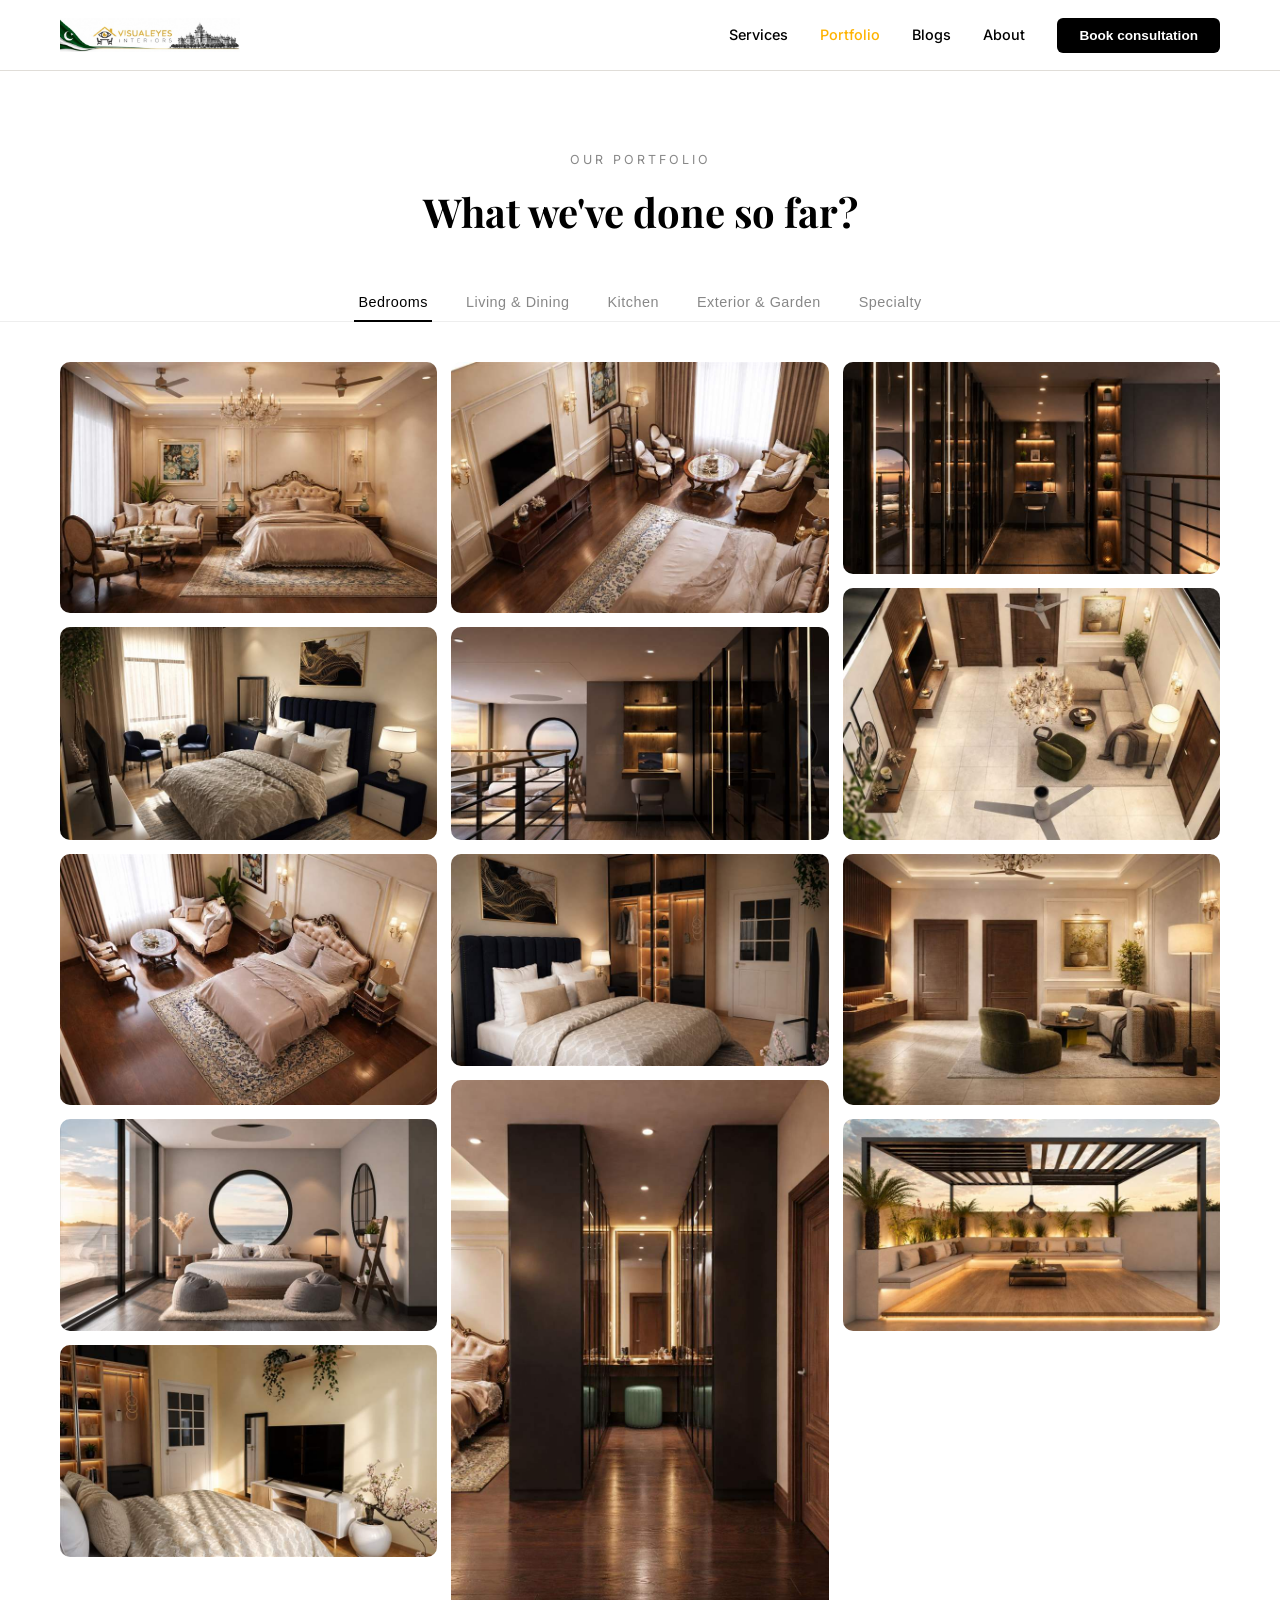
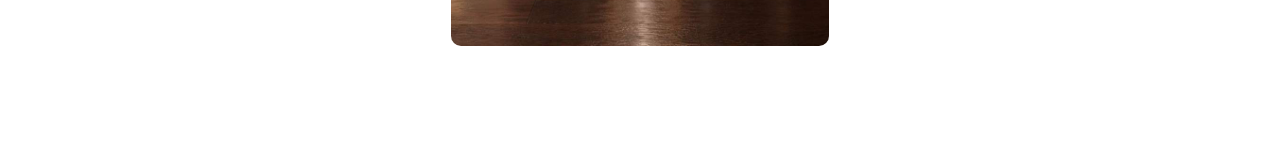
==== portfolio.html @ bf413086 "Fix logo: constrain width to 180px, 50px height, responsive on mobile" ====
﻿<!DOCTYPE html>
<html lang="en">
<head>
  <meta charset="UTF-8">
  <meta name="viewport" content="width=device-width, initial-scale=1.0">
  <title>Portfolio | VisualEyes Interiors Dubai</title>
  <link rel="preconnect" href="https://fonts.googleapis.com">
  <link rel="preconnect" href="https://fonts.gstatic.com" crossorigin>
  <link href="https://fonts.googleapis.com/css2?family=Inter:wght@400;500;600;700&family=Playfair+Display:ital,wght@0,400;0,600;0,700;0,800;1,400;1,600;1,700&display=swap" rel="stylesheet">
  <link rel="stylesheet" href="styles.css">
  <style>
    body { margin: 0; padding-top: 90px; }
    .port-page { padding: 60px 0 100px; background: #fff; }
    .port-header { text-align: center; margin-bottom: 40px; }
    .port-header span { color: #888; text-transform: uppercase; letter-spacing: 3px; font-size: 0.78rem; display: block; margin-bottom: 10px; }
    .port-header h1 { font-family: 'Playfair Display', serif; font-size: 2.5rem; margin: 0; }

    .port-tabs { display: flex; justify-content: center; gap: 30px; flex-wrap: wrap; margin-bottom: 40px; border-bottom: 1px solid #eee; padding-bottom: 0; }
    .port-tabs button { background: none; border: none; font-size: 0.9rem; color: #888; cursor: pointer; padding: 10px 4px; border-bottom: 2px solid transparent; margin-bottom: -1px; transition: all 0.3s; font-weight: 500; letter-spacing: 0.5px; }
    .port-tabs button.active, .port-tabs button:hover { color: #000; border-bottom-color: #000; }

    .port-grid { columns: 3; column-gap: 14px; max-width: 1200px; margin: 0 auto; padding: 0 20px; }
    .port-item { break-inside: avoid; margin-bottom: 14px; border-radius: 10px; overflow: hidden; cursor: pointer; position: relative; }
    .port-item img { width: 100%; height: auto; display: block; transition: transform 0.4s ease; }
    .port-item:hover img { transform: scale(1.04); }
    .port-item .overlay { position: absolute; inset: 0; background: rgba(0,0,0,0); transition: background 0.3s; display: flex; align-items: flex-end; padding: 20px; }
    .port-item:hover .overlay { background: rgba(0,0,0,0.3); }
    .port-item .overlay span { color: white; font-weight: 600; font-size: 0.9rem; opacity: 0; transform: translateY(10px); transition: all 0.3s; }
    .port-item:hover .overlay span { opacity: 1; transform: translateY(0); }

    /* Modal */
    .modal-wrap { display: none; position: fixed; inset: 0; background: rgba(0,0,0,0.88); z-index: 9999; justify-content: center; align-items: center; padding: 20px; }
    .modal-wrap.open { display: flex; }
    .modal-box { background: #fff; max-width: 850px; width: 100%; border-radius: 14px; overflow: hidden; position: relative; max-height: 92vh; overflow-y: auto; }
    .modal-close { position: absolute; top: 14px; right: 18px; background: rgba(255,255,255,0.9); border: none; width: 36px; height: 36px; border-radius: 50%; font-size: 1.4rem; cursor: pointer; z-index: 10; display: flex; align-items: center; justify-content: center; }
    .modal-img { width: 100%; height: 420px; object-fit: cover; display: block; }
    .modal-body { padding: 30px; }
    .modal-body h2 { margin: 0 0 8px; font-family: 'Playfair Display', serif; }
    .modal-body .cat { color: #c9a84c; text-transform: uppercase; letter-spacing: 2px; font-size: 0.78rem; margin-bottom: 16px; }
    .modal-body p { color: #666; line-height: 1.8; margin-bottom: 24px; }
    .modal-body a { display: inline-block; background: #FFB300; color: #000; padding: 14px 32px; text-decoration: none; font-weight: 700; border-radius: 6px; }

    @media (max-width: 768px) { .port-grid { columns: 2; } }
    @media (max-width: 480px) { .port-grid { columns: 1; } .port-header h1 { font-size: 1.8rem; } }
  </style>
</head>
<body>

<header class="header" id="header">
  <div class="container">
    <a href="index.html" class="logo">
      <img src="Assets/images/logo.png" alt="VisualEyes Interiors" style="height: 50px; width: auto; max-width: 180px; object-fit: contain;">
    </a>
    <nav class="nav-links" id="navLinks">
      <a href="index.html#services">Services</a>
      <a href="portfolio.html" style="color:#FFB300;">Portfolio</a>
      <a href="#">Blogs</a>
      <a href="index.html#founder">About</a>
      <button class="btn-book" onclick="window.location.href='index.html#contact'">Book consultation</button>
    </nav>
    <div class="hamburger" id="hamburger" onclick="toggleMenu()">
      <span></span><span></span><span></span>
    </div>
  </div>
</header>

<main class="port-page">
  <div class="port-header">
    <span>OUR PORTFOLIO</span>
    <h1>What we've done so far?</h1>
  </div>

  <div class="port-tabs">
    <button class="active" onclick="filterPort('bedrooms', this)">Bedrooms</button>
    <button onclick="filterPort('living', this)">Living &amp; Dining</button>
    <button onclick="filterPort('kitchen', this)">Kitchen</button>
    <button onclick="filterPort('exterior', this)">Exterior &amp; Garden</button>
    <button onclick="filterPort('specialty', this)">Specialty</button>
  </div>

  <div class="port-grid" id="portGrid">

    <!-- BEDROOMS -->
    <div class="port-item" data-cat="bedrooms" onclick="openModal('Bedroom Design 1','Assets/images/bedrooms1.jpeg','bedrooms')"><img src="Assets/images/bedrooms1.jpeg" alt="Bedroom 1" loading="lazy"><div class="overlay"><span>View Design</span></div></div>
    <div class="port-item" data-cat="bedrooms" onclick="openModal('Bedroom Design 2','Assets/images/bedrooms2.png','bedrooms')"><img src="Assets/images/bedrooms2.png" alt="Bedroom 2" loading="lazy"><div class="overlay"><span>View Design</span></div></div>
    <div class="port-item" data-cat="bedrooms" onclick="openModal('Bedroom Design 3','Assets/images/bedrooms3.jpeg','bedrooms')"><img src="Assets/images/bedrooms3.jpeg" alt="Bedroom 3" loading="lazy"><div class="overlay"><span>View Design</span></div></div>
    <div class="port-item" data-cat="bedrooms" onclick="openModal('Bedroom Design 4','Assets/images/bedrooms4.png','bedrooms')"><img src="Assets/images/bedrooms4.png" alt="Bedroom 4" loading="lazy"><div class="overlay"><span>View Design</span></div></div>
    <div class="port-item" data-cat="bedrooms" onclick="openModal('Bedroom Design 5','Assets/images/bedrooms5.png','bedrooms')"><img src="Assets/images/bedrooms5.png" alt="Bedroom 5" loading="lazy"><div class="overlay"><span>View Design</span></div></div>
    <div class="port-item" data-cat="bedrooms" onclick="openModal('Bedroom Design 6','Assets/images/bedrooms6.jpeg','bedrooms')"><img src="Assets/images/bedrooms6.jpeg" alt="Bedroom 6" loading="lazy"><div class="overlay"><span>View Design</span></div></div>
    <div class="port-item" data-cat="bedrooms" onclick="openModal('Bedroom Design 7','Assets/images/bedrooms7.png','bedrooms')"><img src="Assets/images/bedrooms7.png" alt="Bedroom 7" loading="lazy"><div class="overlay"><span>View Design</span></div></div>
    <div class="port-item" data-cat="bedrooms" onclick="openModal('Bedroom Design 8','Assets/images/bedrooms8.png','bedrooms')"><img src="Assets/images/bedrooms8.png" alt="Bedroom 8" loading="lazy"><div class="overlay"><span>View Design</span></div></div>
    <div class="port-item" data-cat="bedrooms" onclick="openModal('Bedroom Design 9','Assets/images/bedrooms9.jpeg','bedrooms')"><img src="Assets/images/bedrooms9.jpeg" alt="Bedroom 9" loading="lazy"><div class="overlay"><span>View Design</span></div></div>
    <div class="port-item" data-cat="bedrooms" onclick="openModal('Bedroom Design 10','Assets/images/bedrooms10.png','bedrooms')"><img src="Assets/images/bedrooms10.png" alt="Bedroom 10" loading="lazy"><div class="overlay"><span>View Design</span></div></div>
    <div class="port-item" data-cat="bedrooms" onclick="openModal('Bedroom Design 11','Assets/images/bedrooms11.jpeg','bedrooms')"><img src="Assets/images/bedrooms11.jpeg" alt="Bedroom 11" loading="lazy"><div class="overlay"><span>View Design</span></div></div>
    <div class="port-item" data-cat="bedrooms" onclick="openModal('Bedroom Design 12','Assets/images/bedrooms12.jpeg','bedrooms')"><img src="Assets/images/bedrooms12.jpeg" alt="Bedroom 12" loading="lazy"><div class="overlay"><span>View Design</span></div></div>
    <div class="port-item" data-cat="bedrooms" onclick="openModal('Bedroom Design 13','Assets/images/bedrooms13.jpeg','bedrooms')"><img src="Assets/images/bedrooms13.jpeg" alt="Bedroom 13" loading="lazy"><div class="overlay"><span>View Design</span></div></div>

    <!-- LIVING & DINING -->
    <div class="port-item" data-cat="living" onclick="openModal('Living &amp; Dining 1','Assets/images/livinganddiningspace1.png','living')"><img src="Assets/images/livinganddiningspace1.png" alt="Living 1" loading="lazy"><div class="overlay"><span>View Design</span></div></div>
    <div class="port-item" data-cat="living" onclick="openModal('Living &amp; Dining 2','Assets/images/livinganddiningspace2.png','living')"><img src="Assets/images/livinganddiningspace2.png" alt="Living 2" loading="lazy"><div class="overlay"><span>View Design</span></div></div>
    <div class="port-item" data-cat="living" onclick="openModal('Living &amp; Dining 3','Assets/images/livinganddiningspace3.png','living')"><img src="Assets/images/livinganddiningspace3.png" alt="Living 3" loading="lazy"><div class="overlay"><span>View Design</span></div></div>
    <div class="port-item" data-cat="living" onclick="openModal('Living Room 1','Assets/images/livingrooms1.png','living')"><img src="Assets/images/livingrooms1.png" alt="Living Room 1" loading="lazy"><div class="overlay"><span>View Design</span></div></div>
    <div class="port-item" data-cat="living" onclick="openModal('Living Room 2','Assets/images/livingrooms2.png','living')"><img src="Assets/images/livingrooms2.png" alt="Living Room 2" loading="lazy"><div class="overlay"><span>View Design</span></div></div>
    <div class="port-item" data-cat="living" onclick="openModal('Living Room 3','Assets/images/livingrooms3.png','living')"><img src="Assets/images/livingrooms3.png" alt="Living Room 3" loading="lazy"><div class="overlay"><span>View Design</span></div></div>
    <div class="port-item" data-cat="living" onclick="openModal('Living Room 4','Assets/images/livingrooms4.png','living')"><img src="Assets/images/livingrooms4.png" alt="Living Room 4" loading="lazy"><div class="overlay"><span>View Design</span></div></div>
    <div class="port-item" data-cat="living" onclick="openModal('Living Room 5','Assets/images/livingrooms5.png','living')"><img src="Assets/images/livingrooms5.png" alt="Living Room 5" loading="lazy"><div class="overlay"><span>View Design</span></div></div>

    <!-- KITCHEN -->
    <div class="port-item" data-cat="kitchen" onclick="openModal('Kitchen Design 1','Assets/images/kitchen1.png','kitchen')"><img src="Assets/images/kitchen1.png" alt="Kitchen 1" loading="lazy"><div class="overlay"><span>View Design</span></div></div>
    <div class="port-item" data-cat="kitchen" onclick="openModal('Kitchen Design 2','Assets/images/kitchen2.png','kitchen')"><img src="Assets/images/kitchen2.png" alt="Kitchen 2" loading="lazy"><div class="overlay"><span>View Design</span></div></div>
    <div class="port-item" data-cat="kitchen" onclick="openModal('Kitchen Design 3','Assets/images/kitchen3.png','kitchen')"><img src="Assets/images/kitchen3.png" alt="Kitchen 3" loading="lazy"><div class="overlay"><span>View Design</span></div></div>

    <!-- EXTERIOR & GARDEN -->
    <div class="port-item" data-cat="exterior" onclick="openModal('Exterior Design 1','Assets/images/exteriordesign1.png','exterior')"><img src="Assets/images/exteriordesign1.png" alt="Exterior 1" loading="lazy"><div class="overlay"><span>View Design</span></div></div>
    <div class="port-item" data-cat="exterior" onclick="openModal('Exterior Design 2','Assets/images/exteriordesign2.png','exterior')"><img src="Assets/images/exteriordesign2.png" alt="Exterior 2" loading="lazy"><div class="overlay"><span>View Design</span></div></div>
    <div class="port-item" data-cat="exterior" onclick="openModal('Small Garden 1','Assets/images/smallgarden1.png','exterior')"><img src="Assets/images/smallgarden1.png" alt="Garden 1" loading="lazy"><div class="overlay"><span>View Design</span></div></div>
    <div class="port-item" data-cat="exterior" onclick="openModal('Small Garden 2','Assets/images/smallgarden2.png','exterior')"><img src="Assets/images/smallgarden2.png" alt="Garden 2" loading="lazy"><div class="overlay"><span>View Design</span></div></div>

    <!-- SPECIALTY -->
    <div class="port-item" data-cat="specialty" onclick="openModal('Boys Bedroom Car Theme 1','Assets/images/boysbedcartheme1.jpg','specialty')"><img src="Assets/images/boysbedcartheme1.jpg" alt="Car Theme 1" loading="lazy"><div class="overlay"><span>View Design</span></div></div>
    <div class="port-item" data-cat="specialty" onclick="openModal('Boys Bedroom Car Theme 2','Assets/images/boysbedcartheme2.jpg','specialty')"><img src="Assets/images/boysbedcartheme2.jpg" alt="Car Theme 2" loading="lazy"><div class="overlay"><span>View Design</span></div></div>
    <div class="port-item" data-cat="specialty" onclick="openModal('Boys Bedroom Car Theme 3','Assets/images/boysbedcartheme3.jpg','specialty')"><img src="Assets/images/boysbedcartheme3.jpg" alt="Car Theme 3" loading="lazy"><div class="overlay"><span>View Design</span></div></div>
    <div class="port-item" data-cat="specialty" onclick="openModal('Boys Bedroom Car Theme 4','Assets/images/boysbedcartheme4.jpg','specialty')"><img src="Assets/images/boysbedcartheme4.jpg" alt="Car Theme 4" loading="lazy"><div class="overlay"><span>View Design</span></div></div>
    <div class="port-item" data-cat="specialty" onclick="openModal('Reading Corner 1','Assets/images/readingcorner1.png','specialty')"><img src="Assets/images/readingcorner1.png" alt="Reading Corner 1" loading="lazy"><div class="overlay"><span>View Design</span></div></div>
    <div class="port-item" data-cat="specialty" onclick="openModal('Reading Corner 2','Assets/images/readingcorner2.png','specialty')"><img src="Assets/images/readingcorner2.png" alt="Reading Corner 2" loading="lazy"><div class="overlay"><span>View Design</span></div></div>
    <div class="port-item" data-cat="specialty" onclick="openModal('Restaurant Interior 1','Assets/images/restinterior1.png','specialty')"><img src="Assets/images/restinterior1.png" alt="Restaurant 1" loading="lazy"><div class="overlay"><span>View Design</span></div></div>
    <div class="port-item" data-cat="specialty" onclick="openModal('Restaurant Interior 2','Assets/images/restinterior2.png','specialty')"><img src="Assets/images/restinterior2.png" alt="Restaurant 2" loading="lazy"><div class="overlay"><span>View Design</span></div></div>
    <div class="port-item" data-cat="specialty" onclick="openModal('VisualEyes Project 1','Assets/images/visualeyesinteriors1.jpg','specialty')"><img src="Assets/images/visualeyesinteriors1.jpg" alt="Project 1" loading="lazy"><div class="overlay"><span>View Design</span></div></div>
    <div class="port-item" data-cat="specialty" onclick="openModal('VisualEyes Project 2','Assets/images/visualeyesinteriors2.jpg','specialty')"><img src="Assets/images/visualeyesinteriors2.jpg" alt="Project 2" loading="lazy"><div class="overlay"><span>View Design</span></div></div>
    <div class="port-item" data-cat="specialty" onclick="openModal('VisualEyes Project 3','Assets/images/visualeyesinteriors3.jpg','specialty')"><img src="Assets/images/visualeyesinteriors3.jpg" alt="Project 3" loading="lazy"><div class="overlay"><span>View Design</span></div></div>
    <div class="port-item" data-cat="specialty" onclick="openModal('VisualEyes Project 4','Assets/images/visualeyesinteriors4.jpg','specialty')"><img src="Assets/images/visualeyesinteriors4.jpg" alt="Project 4" loading="lazy"><div class="overlay"><span>View Design</span></div></div>
    <div class="port-item" data-cat="specialty" onclick="openModal('VisualEyes Project 5','Assets/images/visualeyesinteriors5.jpg','specialty')"><img src="Assets/images/visualeyesinteriors5.jpg" alt="Project 5" loading="lazy"><div class="overlay"><span>View Design</span></div></div>
    <div class="port-item" data-cat="specialty" onclick="openModal('VisualEyes Project 6','Assets/images/visualeyesinteriors6.jpg','specialty')"><img src="Assets/images/visualeyesinteriors6.jpg" alt="Project 6" loading="lazy"><div class="overlay"><span>View Design</span></div></div>
    <div class="port-item" data-cat="specialty" onclick="openModal('VisualEyes Project 7','Assets/images/visualeyesinteriors7.jpeg','specialty')"><img src="Assets/images/visualeyesinteriors7.jpeg" alt="Project 7" loading="lazy"><div class="overlay"><span>View Design</span></div></div>
    <div class="port-item" data-cat="specialty" onclick="openModal('VisualEyes Project 8','Assets/images/visualeyesinteriors8.jpg','specialty')"><img src="Assets/images/visualeyesinteriors8.jpg" alt="Project 8" loading="lazy"><div class="overlay"><span>View Design</span></div></div>
    <div class="port-item" data-cat="specialty" onclick="openModal('VisualEyes Project 9','Assets/images/visualeyesinteriors9.jpg','specialty')"><img src="Assets/images/visualeyesinteriors9.jpg" alt="Project 9" loading="lazy"><div class="overlay"><span>View Design</span></div></div>
    <div class="port-item" data-cat="specialty" onclick="openModal('VisualEyes Project 10','Assets/images/visualeyesinteriors10.png','specialty')"><img src="Assets/images/visualeyesinteriors10.png" alt="Project 10" loading="lazy"><div class="overlay"><span>View Design</span></div></div>
    <div class="port-item" data-cat="specialty" onclick="openModal('VisualEyes Project 11','Assets/images/visualeyesinteriors11.jpg','specialty')"><img src="Assets/images/visualeyesinteriors11.jpg" alt="Project 11" loading="lazy"><div class="overlay"><span>View Design</span></div></div>
    <div class="port-item" data-cat="specialty" onclick="openModal('VisualEyes Project 12','Assets/images/visualeyesinteriors12.jpg','specialty')"><img src="Assets/images/visualeyesinteriors12.jpg" alt="Project 12" loading="lazy"><div class="overlay"><span>View Design</span></div></div>
    <div class="port-item" data-cat="specialty" onclick="openModal('VisualEyes Project 13','Assets/images/visualeyesinteriors13.jpg','specialty')"><img src="Assets/images/visualeyesinteriors13.jpg" alt="Project 13" loading="lazy"><div class="overlay"><span>View Design</span></div></div>
    <div class="port-item" data-cat="specialty" onclick="openModal('VisualEyes Project 14','Assets/images/visualeyesinteriors14.jpeg','specialty')"><img src="Assets/images/visualeyesinteriors14.jpeg" alt="Project 14" loading="lazy"><div class="overlay"><span>View Design</span></div></div>
    <div class="port-item" data-cat="specialty" onclick="openModal('VisualEyes Project 15','Assets/images/visualeyesinteriors15.jpg','specialty')"><img src="Assets/images/visualeyesinteriors15.jpg" alt="Project 15" loading="lazy"><div class="overlay"><span>View Design</span></div></div>
    <div class="port-item" data-cat="specialty" onclick="openModal('VisualEyes Project 16','Assets/images/visualeyesinteriors16.jpg','specialty')"><img src="Assets/images/visualeyesinteriors16.jpg" alt="Project 16" loading="lazy"><div class="overlay"><span>View Design</span></div></div>
    <div class="port-item" data-cat="specialty" onclick="openModal('VisualEyes Project 17','Assets/images/visualeyesinteriors17.jpg','specialty')"><img src="Assets/images/visualeyesinteriors17.jpg" alt="Project 17" loading="lazy"><div class="overlay"><span>View Design</span></div></div>
    <div class="port-item" data-cat="specialty" onclick="openModal('VisualEyes Project 18','Assets/images/visualeyesinteriors18.png','specialty')"><img src="Assets/images/visualeyesinteriors18.png" alt="Project 18" loading="lazy"><div class="overlay"><span>View Design</span></div></div>
    <div class="port-item" data-cat="specialty" onclick="openModal('VisualEyes Project 19','Assets/images/visualeyesinteriors19.png','specialty')"><img src="Assets/images/visualeyesinteriors19.png" alt="Project 19" loading="lazy"><div class="overlay"><span>View Design</span></div></div>

  </div>
</main>

<!-- Modal -->
<div class="modal-wrap" id="modal" onclick="if(event.target===this)closeModal()">
  <div class="modal-box">
    <button class="modal-close" onclick="closeModal()">&times;</button>
    <img class="modal-img" id="modalImg" src="" alt="">
    <div class="modal-body">
      <h2 id="modalTitle"></h2>
      <p class="cat" id="modalCat"></p>
      <p id="modalDesc"></p>
      <a href="https://wa.me/923339333978" target="_blank">Get a Quote for This Design</a>
    </div>
  </div>
</div>

<script>
  const catDescriptions = {
    bedrooms: "A luxurious bedroom design by VisualEyes Interiors blending modern comfort with elegant aesthetics. Features premium materials, custom lighting, and bespoke furniture tailored to your style.",
    living: "An open-concept living and dining space designed to maximise natural light and create a warm, inviting atmosphere. Every element is curated for both beauty and functionality.",
    kitchen: "A modern kitchen with premium finishes, efficient layout, and state-of-the-art appliances. Combining style with practicality for the heart of your home.",
    exterior: "Stunning exterior and garden designs that create a lasting first impression. From architectural facades to landscaped outdoor spaces.",
    specialty: "A unique specialty space designed with creativity and precision. Whether a kids themed room, reading corner, or commercial space — we craft spaces that inspire."
  };

  const catLabels = {
    bedrooms: "Bedrooms",
    living: "Living & Dining",
    kitchen: "Kitchen",
    exterior: "Exterior & Garden",
    specialty: "Specialty"
  };

  function filterPort(cat, btn) {
    document.querySelectorAll('.port-tabs button').forEach(b => b.classList.remove('active'));
    btn.classList.add('active');
    document.querySelectorAll('.port-item').forEach(item => {
      item.style.display = item.dataset.cat === cat ? 'block' : 'none';
    });
  }

  function openModal(title, img, cat) {
    document.getElementById('modalImg').src = img;
    document.getElementById('modalTitle').textContent = title;
    document.getElementById('modalCat').textContent = catLabels[cat] || cat;
    document.getElementById('modalDesc').textContent = catDescriptions[cat] || '';
    document.getElementById('modal').classList.add('open');
    document.body.style.overflow = 'hidden';
  }

  function closeModal() {
    document.getElementById('modal').classList.remove('open');
    document.body.style.overflow = 'auto';
  }

  document.addEventListener('keydown', e => { if (e.key === 'Escape') closeModal(); });

  function toggleMenu() {
    document.getElementById('navLinks').classList.toggle('open');
    document.getElementById('hamburger').classList.toggle('active');
  }

  // Show bedrooms on load
  document.querySelectorAll('.port-item').forEach(item => {
    if (item.dataset.cat !== 'bedrooms') item.style.display = 'none';
  });
</script>
</body>
</html>
---- styles.css ----
/* ===== ROOT VARIABLES ===== */
:root {
  --gold: #FFB300;
  --gold-light: #FFD54F;
  --dark: #000000;
  --dark-bg: #000000;
  --white: #ffffff;
  --off-white: #f9f7f4;
  --light-bg: #faf8f5;
  --gray: #666;
  --gray-light: #999;
  --border: #e0ddd8;
  --font-heading: 'Playfair Display', Georgia, serif;
  --font-body: 'Inter', 'Segoe UI', sans-serif;
  --max-width: 1200px;
  --section-padding: 80px 0;
}

/* ===== RESET & BASE ===== */
*, *::before, *::after {
  margin: 0;
  padding: 0;
  box-sizing: border-box;
}

html {
  scroll-behavior: smooth;
  font-size: 16px;
}

body {
  font-family: var(--font-body);
  color: #000;
  background: var(--white);
  line-height: 1.6;
  overflow-x: hidden;
}

a {
  text-decoration: none;
  color: inherit;
  transition: color 0.3s;
}

img {
  max-width: 100%;
  display: block;
}

ul {
  list-style: none;
}

.container {
  max-width: var(--max-width);
  margin: 0 auto;
  padding: 0 20px;
}

/* ===== HEADER / NAVBAR ===== */
.header {
  position: fixed;
  top: 0;
  left: 0;
  width: 100%;
  z-index: 1000;
  background: rgba(255,255,255,0.97);
  backdrop-filter: blur(10px);
  border-bottom: 1px solid var(--border);
  transition: box-shadow 0.3s;
}

.header.scrolled {
  box-shadow: 0 2px 20px rgba(0,0,0,0.08);
}

.header .container {
  display: flex;
  align-items: center;
  justify-content: space-between;
  height: 70px;
}

.logo {
  display: flex;
  align-items: center;
  gap: 8px;
}

.nav-links {
  display: flex;
  align-items: center;
  gap: 32px;
}

.nav-links a {
  font-size: 0.9rem;
  font-weight: 500;
  color: #000;
  position: relative;
}

.nav-links a:hover {
  color: var(--gold);
}

.nav-links a::after {
  content: '';
  position: absolute;
  bottom: -4px;
  left: 0;
  width: 0;
  height: 2px;
  background: var(--gold);
  transition: width 0.3s;
}

.nav-links a:hover::after {
  width: 100%;
}

.btn-book {
  background: var(--dark);
  color: var(--white);
  padding: 10px 22px;
  border-radius: 6px;
  font-size: 0.85rem;
  font-weight: 600;
  border: none;
  cursor: pointer;
  transition: all 0.3s;
}

.btn-book:hover {
  background: var(--gold);
  color: #000;
}

.hamburger {
  display: none;
  flex-direction: column;
  gap: 5px;
  cursor: pointer;
  z-index: 1001;
}

.hamburger span {
  width: 24px;
  height: 2px;
  background: var(--dark);
  transition: all 0.3s;
}

/* ===== HERO SECTION ===== */
.hero {
  margin-top: 70px;
  padding: 60px 0 40px;
  background: var(--white);
  position: relative;
  overflow: hidden;
}

.hero .container {
  display: grid;
  grid-template-columns: 1fr 1fr;
  gap: 40px;
  align-items: center;
}

.hero-content {
  position: relative;
  z-index: 2;
}

.hero-tag {
  font-size: 0.7rem;
  letter-spacing: 3px;
  text-transform: uppercase;
  color: var(--gold);
  font-weight: 600;
  margin-bottom: 16px;
}

.hero-title {
  font-family: var(--font-heading);
  font-size: 2.8rem;
  line-height: 1.2;
  font-weight: 700;
  margin-bottom: 24px;
}

.hero-title em {
  font-style: italic;
  color: var(--gold);
}

.hero-cta {
  display: inline-flex;
  align-items: center;
  gap: 8px;
  background: var(--dark);
  color: var(--white);
  padding: 14px 28px;
  border-radius: 8px;
  font-size: 0.9rem;
  font-weight: 500;
  cursor: pointer;
  transition: all 0.3s;
  border: none;
}

.hero-cta:hover {
  background: var(--gold);
  color: #000;
}

.hero-image {
  position: relative;
}

.hero-image img {
  width: 100%;
  height: 500px;
  object-fit: cover;
  border-radius: 16px;
}

.hero-badge {
  position: absolute;
  top: 20px;
  left: -30px;
  background: var(--gold);
  color: var(--white);
  padding: 20px 24px;
  border-radius: 12px;
  text-align: center;
  z-index: 3;
}

.hero-badge .number {
  font-size: 2rem;
  font-weight: 800;
  line-height: 1;
}

.hero-badge .label {
  font-size: 0.7rem;
  text-transform: uppercase;
  letter-spacing: 1px;
  font-weight: 600;
}

/* ===== TESTIMONIALS SECTION ===== */
.testimonials {
  padding: 60px 0;
  background: var(--white);
}

.testimonials-slider {
  display: flex;
  gap: 20px;
  overflow-x: auto;
  scroll-snap-type: x mandatory;
  padding: 10px 0;
  scrollbar-width: none;
  position: relative;
}

.testimonials-slider::-webkit-scrollbar {
  display: none;
}

.testimonial-card {
  flex: 0 0 300px;
  scroll-snap-align: start;
  border-radius: 16px;
  overflow: hidden;
  position: relative;
  height: 380px;
  cursor: pointer;
  transition: transform 0.3s;
}

.testimonial-card:hover {
  transform: scale(1.02);
}

.testimonial-card img {
  width: 100%;
  height: 100%;
  object-fit: cover;
}

.testimonial-overlay {
  position: absolute;
  inset: 0;
  background: linear-gradient(to bottom, rgba(0,0,0,0.1) 0%, rgba(0,0,0,0.7) 100%);
  display: flex;
  flex-direction: column;
  justify-content: space-between;
  padding: 24px;
}

.testimonial-quote {
  font-family: var(--font-heading);
  font-size: 1.1rem;
  color: var(--white);
  font-weight: 700;
  line-height: 1.3;
}

.testimonial-quote em {
  color: var(--gold);
  font-style: normal;
}

.testimonial-play {
  width: 48px;
  height: 48px;
  background: var(--gold);
  border-radius: 50%;
  display: flex;
  align-items: center;
  justify-content: center;
  align-self: center;
  cursor: pointer;
  transition: transform 0.3s;
}

.testimonial-play:hover {
  transform: scale(1.1);
}

.testimonial-play svg {
  fill: var(--white);
  width: 20px;
  height: 20px;
  margin-left: 3px;
}

.testimonial-info {
  color: var(--white);
}

.testimonial-info h4 {
  font-size: 0.95rem;
  font-weight: 600;
}

.testimonial-info p {
  font-size: 0.75rem;
  opacity: 0.8;
}

.slider-nav {
  display: flex;
  justify-content: center;
  gap: 16px;
  margin-top: 20px;
}

.slider-nav button {
  width: 40px;
  height: 40px;
  border-radius: 50%;
  border: 1px solid #333;
  background: var(--white);
  cursor: pointer;
  display: flex;
  align-items: center;
  justify-content: center;
  transition: all 0.3s;
  font-size: 1.1rem;
  color: #000;
}

.slider-nav button:hover {
  background: var(--dark);
  color: var(--white);
}

/* ===== PARTNERS ===== */
.partners {
  padding: 40px 0;
  border-top: 1px solid var(--border);
  border-bottom: 1px solid var(--border);
}

.partners-grid {
  display: flex;
  align-items: center;
  justify-content: center;
  gap: 40px;
  flex-wrap: wrap;
}

.partner-logo {
  font-family: var(--font-heading);
  font-size: 1.1rem;
  font-weight: 700;
  color: var(--gray-light);
  letter-spacing: 2px;
  text-transform: uppercase;
  opacity: 0.6;
  transition: opacity 0.3s;
  white-space: nowrap;
}

.partner-logo:hover {
  opacity: 1;
  color: #000;
}

/* ===== SERVICES ===== */
.services {
  padding: var(--section-padding);
  background: var(--off-white);
}

.section-tag {
  text-align: center;
  font-size: 0.75rem;
  letter-spacing: 2px;
  text-transform: uppercase;
  color: var(--gray);
  margin-bottom: 8px;
}

.section-title {
  text-align: center;
  font-family: var(--font-heading);
  font-size: 2.2rem;
  font-weight: 700;
  margin-bottom: 48px;
}

.services-grid {
  display: grid;
  grid-template-columns: repeat(3, 1fr);
  gap: 24px;
  margin-bottom: 48px;
}

.service-card {
  border-radius: 16px;
  overflow: hidden;
  position: relative;
  height: 320px;
  cursor: pointer;
  transition: transform 0.3s;
}

.service-card:hover {
  transform: translateY(-4px);
}

.service-card img {
  width: 100%;
  height: 100%;
  object-fit: cover;
}

.service-card-overlay {
  position: absolute;
  inset: 0;
  background: linear-gradient(to top, rgba(0,0,0,0.75) 0%, rgba(0,0,0,0.1) 50%);
  display: flex;
  flex-direction: column;
  justify-content: flex-end;
  padding: 24px;
}

.service-card h3 {
  color: var(--white);
  font-family: var(--font-heading);
  font-size: 1.3rem;
  font-weight: 700;
  margin-bottom: 6px;
}

.service-card p {
  color: rgba(255,255,255,0.8);
  font-size: 0.8rem;
}

.service-badge {
  position: absolute;
  top: 16px;
  left: 16px;
  background: var(--gold);
  color: var(--white);
  padding: 4px 12px;
  border-radius: 20px;
  font-size: 0.7rem;
  font-weight: 600;
}

/* Stats row */
.stats-row {
  display: flex;
  align-items: center;
  justify-content: space-between;
  flex-wrap: wrap;
  gap: 20px;
  padding: 30px 0;
}

.stat-item {
  text-align: center;
}

.stat-number {
  font-family: var(--font-heading);
  font-size: 1.8rem;
  font-weight: 700;
  color: #000;
}

.stat-label {
  font-size: 0.75rem;
  color: var(--gray);
  margin-top: 4px;
}

.stat-icon {
  font-size: 1.5rem;
  margin-bottom: 4px;
}

.btn-gold {
  background: var(--white);
  color: #000;
  border: 2px solid var(--gold);
  padding: 12px 24px;
  border-radius: 8px;
  font-size: 0.85rem;
  font-weight: 600;
  cursor: pointer;
  transition: all 0.3s;
  font-family: var(--font-heading);
  font-style: italic;
}

.btn-gold:hover {
  background: var(--gold);
  color: var(--white);
}

/* ===== PORTFOLIO ===== */
.portfolio {
  padding: var(--section-padding);
  background: var(--white);
}

.portfolio-tabs {
  display: flex;
  justify-content: center;
  gap: 24px;
  margin-bottom: 40px;
  flex-wrap: wrap;
}

.portfolio-tabs button {
  background: none;
  border: none;
  font-size: 0.9rem;
  color: var(--gray);
  cursor: pointer;
  padding: 6px 4px;
  border-bottom: 2px solid transparent;
  transition: all 0.3s;
  font-weight: 500;
}

.portfolio-tabs button.active,
.portfolio-tabs button:hover {
  color: #000;
  border-bottom-color: #000; border-bottom-width: 2px;
}

.portfolio-grid {
  display: grid;
  grid-template-columns: repeat(2, 1fr);
  gap: 24px;
  margin-bottom: 40px;
}

.portfolio-item {
  border-radius: 12px;
  overflow: hidden;
  cursor: pointer;
  transition: transform 0.3s;
}

.portfolio-item:hover {
  transform: scale(1.02);
}

.portfolio-item img {
  width: 100%;
  height: 260px;
  object-fit: cover;
}

.portfolio-item h3 {
  font-family: var(--font-heading);
  font-size: 1.1rem;
  font-weight: 600;
  padding: 12px 0 4px;
}

.portfolio-item p {
  font-size: 0.8rem;
  color: var(--gray);
}

.explore-link {
  text-align: center;
  margin-top: 16px;
}

.explore-link a {
  font-size: 0.95rem;
  font-weight: 500;
  color: #000;
  text-decoration: underline;
  text-underline-offset: 4px;
}

.explore-link a::after {
  content: ' ?';
}

/* ===== COST CALCULATOR ===== */
.cost-calculator {
  padding: 60px 0;
  background: var(--off-white);
}

.cost-calculator .container {
  background: linear-gradient(135deg, #f5f0e8 0%, #ece6d9 100%);
  border-radius: 20px;
  padding: 48px;
  display: grid;
  grid-template-columns: 1fr 1fr;
  gap: 40px;
  align-items: center;
}

.calc-content .calc-tag {
  font-size: 0.7rem;
  letter-spacing: 2px;
  text-transform: uppercase;
  color: var(--gray);
  margin-bottom: 12px;
  font-style: italic;
}

.calc-content h2 {
  font-family: var(--font-heading);
  font-size: 2.2rem;
  font-weight: 700;
  line-height: 1.2;
  margin-bottom: 16px;
}

.calc-content p {
  color: var(--gray);
  font-size: 0.9rem;
  margin-bottom: 24px;
}

.btn-outline {
  display: inline-block;
  border: 2px solid var(--dark);
  color: #000;
  padding: 12px 28px;
  border-radius: 8px;
  font-size: 0.9rem;
  font-weight: 600;
  cursor: pointer;
  transition: all 0.3s;
  background: transparent;
}

.btn-outline:hover {
  background: var(--dark);
  color: var(--white);
}

.calc-preview {
  border-radius: 12px;
  overflow: hidden;
  box-shadow: 0 10px 40px rgba(0,0,0,0.1);
}

.calc-preview img {
  width: 100%;
  height: 280px;
  object-fit: cover;
}

/* ===== FOUNDER MESSAGE ===== */
.founder {
  padding: var(--section-padding);
  background: var(--white);
  border-top: 1px solid var(--border);
}

.founder .container {
  display: grid;
  grid-template-columns: 1fr 1fr;
  gap: 60px;
  align-items: start;
}

.founder-text h3 {
  font-size: 0.85rem;
  font-weight: 400;
  color: var(--gray);
  margin-bottom: 4px;
}

.founder-text p.greeting {
  font-style: italic;
  margin: 20px 0 16px;
  color: var(--gray);
}

.founder-text p {
  font-size: 0.9rem;
  color: var(--gray);
  line-height: 1.7;
  margin-bottom: 14px;
}

.founder-signature {
  margin-top: 24px;
  padding: 16px 20px;
  border-left: 3px solid var(--gold);
  background: var(--light-bg);
}

.founder-signature h4 {
  font-family: var(--font-heading);
  font-size: 1.1rem;
  font-weight: 700;
}

.founder-signature p {
  font-size: 0.8rem;
  color: var(--gray);
}

.founder-video {
  position: relative;
  border-radius: 16px;
  overflow: hidden;
}

.founder-video img {
  width: 100%;
  height: 400px;
  object-fit: cover;
  object-position: top;
}

.founder-video .play-btn {
  position: absolute;
  bottom: 40px;
  left: 50%;
  transform: translateX(-50%);
  width: 64px;
  height: 64px;
  background: #FF0000;
  border-radius: 12px;
  display: flex;
  align-items: center;
  justify-content: center;
  cursor: pointer;
  transition: transform 0.3s;
}

.founder-video .play-btn:hover {
  transform: translateX(-50%) scale(1.1);
}

.founder-video .play-btn svg {
  fill: var(--white);
  width: 28px;
  height: 28px;
  margin-left: 4px;
}

/* ===== TWO PATHWAYS ===== */
.pathways {
  padding: var(--section-padding);
  background: var(--light-bg);
}

.pathways-header {
  display: grid;
  grid-template-columns: 1fr 1fr;
  gap: 40px;
  align-items: end;
  margin-bottom: 40px;
}

.pathways-header h2 {
  font-family: var(--font-heading);
  font-size: 2.4rem;
  font-weight: 700;
  line-height: 1.2;
}

.pathways-header h2 span {
  color: var(--gold);
}

.pathways-header p {
  color: var(--gray);
  font-size: 0.9rem;
  text-align: right;
}

.pathways-toggle {
  display: flex;
  justify-content: center;
  gap: 12px;
  margin-bottom: 40px;
}

.pathways-toggle button {
  padding: 10px 28px;
  border-radius: 8px;
  font-size: 0.9rem;
  font-weight: 600;
  cursor: pointer;
  transition: all 0.3s;
  border: 2px solid var(--dark);
}

.pathways-toggle button.active {
  background: var(--dark);
  color: var(--white);
}

.pathways-toggle button:not(.active) {
  background: var(--white);
  color: #000;
}

.pathways-grid {
  display: grid;
  grid-template-columns: repeat(4, 1fr);
  gap: 20px;
}

.pathway-card {
  background: var(--white);
  border-radius: 12px;
  overflow: hidden;
  cursor: pointer;
  transition: transform 0.3s, box-shadow 0.3s;
}

.pathway-card:hover {
  transform: translateY(-4px);
  box-shadow: 0 8px 30px rgba(0,0,0,0.1);
}

.pathway-card img {
  width: 100%;
  height: 160px;
  object-fit: cover;
}

.pathway-card-content {
  padding: 16px;
  display: flex;
  justify-content: space-between;
  align-items: flex-end;
}

.pathway-card h4 {
  font-size: 0.85rem;
  font-weight: 600;
  line-height: 1.3;
}

.pathway-card .arrow {
  font-size: 1.2rem;
  color: var(--gold);
}

/* ===== UNIQUE DESIGN ===== */
.unique-design {
  padding: 80px 0;
  background: var(--off-white);
  overflow: hidden;
}

.unique-inner {
  text-align: center;
  position: relative;
}

.unique-photos {
  display: flex;
  flex-wrap: wrap;
  justify-content: center;
  gap: 16px;
  padding: 20px;
  position: relative;
}

.unique-photo {
  width: 140px;
  height: 140px;
  border-radius: 8px;
  overflow: hidden;
  transform: rotate(var(--rotation, 0deg));
  transition: transform 0.3s;
  box-shadow: 0 4px 15px rgba(0,0,0,0.1);
}

.unique-photo:hover {
  transform: rotate(0deg) scale(1.05);
}

.unique-photo img {
  width: 100%;
  height: 100%;
  object-fit: cover;
}

.unique-text-center {
  position: relative;
  max-width: 360px;
  margin: 0 auto;
  padding: 40px 0;
}

.unique-text-center h2 {
  font-family: var(--font-heading);
  font-size: 2rem;
  font-weight: 700;
  line-height: 1.3;
  margin-bottom: 16px;
}

.unique-text-center p {
  font-size: 0.9rem;
  color: var(--gray);
  margin-bottom: 16px;
}

.unique-text-center a {
  font-weight: 600;
  color: #000;
  font-size: 0.9rem;
}

.unique-text-center a::after {
  content: ' ?';
}

/* ===== TEAM SECTION ===== */
.team {
  padding: var(--section-padding);
  background: var(--light-bg);
}

.team-content {
  text-align: center;
}

.team-grid {
  display: grid;
  grid-template-columns: repeat(3, 1fr);
  gap: 24px;
  margin-top: 48px;
  max-width: 900px;
  margin-left: auto;
  margin-right: auto;
}

.team-member {
  position: relative;
  border-radius: 12px;
  overflow: hidden;
  height: 400px;
}

.team-member img {
  width: 100%;
  height: 100%;
  object-fit: cover;
  object-position: top;
}

.team-sign {
  position: absolute;
  top: 20px;
  left: 50%;
  transform: translateX(-50%);
  background: var(--white);
  color: #000;
  padding: 12px 20px;
  border-radius: 8px;
  font-size: 0.8rem;
  font-weight: 500;
  text-align: center;
  box-shadow: 0 4px 15px rgba(0,0,0,0.1);
  min-width: 160px;
  border: 1px solid #333;
}

/* ===== PROCESS ===== */
.process {
  padding: var(--section-padding);
  background: var(--white);
}

.process-grid {
  display: grid;
  grid-template-columns: repeat(3, 1fr);
  gap: 24px;
  margin-top: 48px;
}

.process-card {
  position: relative;
  border-radius: 12px;
  overflow: hidden;
}

.process-card img {
  width: 100%;
  height: 220px;
  object-fit: cover;
  border-radius: 12px;
}

.process-step-badge {
  position: absolute;
  top: 12px;
  left: 12px;
  background: var(--white);
  color: #000;
  padding: 6px 12px;
  border-radius: 6px;
  font-size: 0.7rem;
  font-weight: 700;
  line-height: 1.3;
}

.process-step-badge span {
  display: block;
  font-size: 1.2rem;
  font-weight: 800;
}

.process-card p {
  padding: 16px 0;
  font-size: 0.85rem;
  color: var(--gray);
  line-height: 1.5;
}

/* ===== DESIGNED SPACES ===== */
.designed-spaces {
  padding: var(--section-padding);
  background: var(--off-white);
}

.spaces-gallery {
  display: grid;
  grid-template-columns: repeat(4, 1fr);
  gap: 16px;
  margin-top: 48px;
}

.space-item {
  border-radius: 12px;
  overflow: hidden;
  cursor: pointer;
  transition: transform 0.3s;
}

.space-item:hover {
  transform: scale(1.03);
}

.space-item img {
  width: 100%;
  height: 250px;
  object-fit: cover;
}

/* ===== CONTACT FORM ===== */
.contact {
  padding: var(--section-padding);
  background: var(--white);
}

.contact .container {
  display: grid;
  grid-template-columns: 1fr 1fr;
  gap: 60px;
  align-items: center;
}

.contact-form h2 {
  font-family: var(--font-heading);
  font-size: 1.8rem;
  font-weight: 700;
  line-height: 1.3;
  margin-bottom: 4px;
}

.contact-form h2::after {
  content: '';
  display: block;
  width: 60px;
  height: 3px;
  background: var(--gold);
  margin-top: 12px;
}

.contact-form .greeting-text {
  margin: 24px 0 8px;
  font-weight: 600;
  font-size: 1rem;
}

.progress-dots {
  display: flex;
  gap: 6px;
  margin: 12px 0 20px;
}

.progress-dots span {
  width: 10px;
  height: 10px;
  border-radius: 50%;
  background: var(--border);
}

.progress-dots span.active {
  background: var(--gold);
}

.form-label {
  font-size: 0.85rem;
  color: var(--gray);
  margin-bottom: 8px;
}

.form-input {
  width: 100%;
  max-width: 300px;
  padding: 12px 16px;
  border: 1px solid #333;
  border-radius: 8px;
  font-size: 0.9rem;
  outline: none;
  transition: border-color 0.3s;
  background: var(--white);
  color: #000;
}

.form-input:focus {
  border-color: var(--gold);
}

.form-input-group {
  display: flex;
  align-items: center;
  gap: 10px;
  margin-bottom: 20px;
}

.form-input-group .icon {
  color: var(--gray-light);
}

.btn-next {
  background: var(--dark);
  color: var(--white);
  padding: 12px 32px;
  border: none;
  border-radius: 6px;
  font-size: 0.9rem;
  font-weight: 600;
  cursor: pointer;
  transition: all 0.3s;
  margin-top: 8px;
}

.btn-next:hover {
  background: var(--gold);
  color: #000;
}

.contact-image {
  position: relative;
}

.contact-image img {
  width: 100%;
  height: 450px;
  object-fit: cover;
  object-position: top;
  border-radius: 0;
}

/* ===== QUOTE SECTION ===== */
.quote-section {
  padding: 60px 0;
  background: var(--off-white);
}

.quote-section .container {
  display: grid;
  grid-template-columns: 1fr 1fr;
  gap: 40px;
  align-items: center;
}

.quote-text h2 {
  font-family: var(--font-heading);
  font-size: 2rem;
  font-weight: 700;
  line-height: 1.3;
}

.quote-attribution {
  margin-top: 16px;
}

.quote-attribution p:first-child {
  font-size: 0.85rem;
  color: var(--gray);
  font-style: italic;
  line-height: 1.6;
}

.quote-attribution p:last-child {
  font-family: var(--font-heading);
  font-size: 0.95rem;
  font-weight: 600;
  margin-top: 8px;
  font-style: italic;
}

/* ===== 3D WALKTHROUGH ===== */
.walkthrough {
  padding: var(--section-padding);
  background: var(--dark-bg);
  color: var(--white);
}

.walkthrough-viewer {
  margin: 40px 0 20px;
  border-radius: 16px;
  overflow: hidden;
  position: relative;
  height: 450px;
  background: #222;
}

.walkthrough-viewer img {
  width: 100%;
  height: 100%;
  object-fit: cover;
}

.walkthrough-viewer .fullscreen-btn {
  position: absolute;
  top: 16px;
  left: 16px;
  background: rgba(0,0,0,0.5);
  color: var(--white);
  border: none;
  padding: 8px 12px;
  border-radius: 6px;
  cursor: pointer;
  font-size: 0.8rem;
}

.walkthrough-viewer .scroll-indicator {
  position: absolute;
  bottom: 20px;
  left: 50%;
  transform: translateX(-50%);
  animation: bounce 2s infinite;
}

@keyframes bounce {
  0%, 100% { transform: translateX(-50%) translateY(0); }
  50% { transform: translateX(-50%) translateY(-10px); }
}

.walkthrough-thumbs {
  display: flex;
  justify-content: center;
  gap: 16px;
  margin: 20px 0;
}

.walkthrough-thumbs img {
  width: 100px;
  height: 70px;
  object-fit: cover;
  border-radius: 8px;
  cursor: pointer;
  opacity: 0.6;
  transition: all 0.3s;
  border: 2px solid transparent;
}

.walkthrough-thumbs img.active,
.walkthrough-thumbs img:hover {
  opacity: 1;
  border-color: var(--gold);
}

.walkthrough-link {
  text-align: center;
  margin-top: 20px;
}

.walkthrough-link a {
  color: var(--white);
  font-size: 0.95rem;
  font-weight: 500;
  text-decoration: underline;
  text-underline-offset: 4px;
}

.walkthrough-link a::after {
  content: ' ?';
}

/* ===== NEW SECTIONS (REVIEWS, GUARANTEE, FAQ, ETC.) ===== */

/* Client Stories */
.client-stories {
  padding: var(--section-padding);
  background: var(--off-white);
}

.main-video-review {
  position: relative;
  max-width: 800px;
  margin: 0 auto 40px;
  border-radius: 12px;
  overflow: hidden;
}

.main-video-review img {
  width: 100%;
  height: 400px;
  object-fit: cover;
}

.video-nav {
  position: absolute;
  top: 50%;
  transform: translateY(-50%);
  width: 100%;
  display: flex;
  justify-content: space-between;
  padding: 0 20px;
}

.video-nav button {
  width: 44px;
  height: 44px;
  border-radius: 50%;
  background: var(--white);
  color: #000;
  border: none;
  font-size: 1.2rem;
  display: flex;
  align-items: center;
  justify-content: center;
  cursor: pointer;
  box-shadow: 0 4px 10px rgba(0,0,0,0.1);
}

.google-reviews {
  display: grid;
  grid-template-columns: repeat(4, 1fr);
  gap: 20px;
}

.review-card {
  background: var(--white);
  padding: 24px;
  border-radius: 12px;
  box-shadow: 0 4px 15px rgba(0,0,0,0.05);
}

.review-header {
  display: flex;
  align-items: center;
  gap: 12px;
  margin-bottom: 12px;
}

.review-avatar {
  width: 40px;
  height: 40px;
  border-radius: 50%;
  background: var(--dark);
  color: var(--white);
  display: flex;
  align-items: center;
  justify-content: center;
  font-weight: 600;
}

.review-stars {
  color: #FBBC05;
  font-size: 0.9rem;
  margin-bottom: 12px;
}

.review-text {
  font-size: 0.8rem;
  color: var(--gray);
  line-height: 1.6;
}

/* Guarantee & Deliverables Layout */
.guarantee-deliverables {
  padding: var(--section-padding);
  background: var(--white);
}

.guarantee-section {
  text-align: center;
  margin-bottom: 60px;
}

.guarantee-content {
  display: grid;
  grid-template-columns: 1fr 1fr;
  gap: 40px;
  text-align: left;
  margin-top: 40px;
  align-items: center;
}

.guarantee-points {
  display: flex;
  flex-direction: column;
  gap: 24px;
}

.guarantee-point h4 {
  font-family: var(--font-heading);
  font-size: 1.1rem;
  margin-bottom: 4px;
  display: flex;
  align-items: center;
  gap: 10px;
}

.guarantee-point p {
  font-size: 0.85rem;
  color: var(--gray);
  padding-left: 30px;
}

.guarantee-image {
  background: #f0f0f0;
  border-radius: 12px;
  height: 300px;
}

.deliverables-grid {
  display: grid;
  grid-template-columns: 1fr 1fr;
  gap: 40px;
  margin-top: 60px;
  align-items: start;
}

.deliverables-left h2 {
  font-family: var(--font-heading);
  font-size: 2.2rem;
  line-height: 1.2;
  margin-bottom: 16px;
}

.deliverables-list {
  display: flex;
  flex-direction: column;
  gap: 24px;
}

.deliverable-item {
  display: flex;
  gap: 16px;
}

.deliverable-item h4 {
  font-size: 0.95rem;
  margin-bottom: 4px;
}

.deliverable-item p {
  font-size: 0.85rem;
  color: var(--gray);
}

/* FAQ */
.faq {
  padding: var(--section-padding);
  background: var(--off-white);
}

.faq-list {
  max-width: 800px;
  margin: 40px auto 0;
  display: flex;
  flex-direction: column;
  gap: 12px;
}

.faq-item {
  background: var(--white);
  border: 1px solid #333;
  padding: 16px 24px;
  display: flex;
  justify-content: space-between;
  align-items: center;
  cursor: pointer;
  font-size: 0.9rem;
}

/* CTA Banner */
.cta-banner {
  background: var(--dark);
  color: var(--white);
  padding: 40px;
  margin: 40px auto;
  max-width: 1000px;
  display: flex;
  justify-content: space-between;
  align-items: center;
  border-radius: 8px;
}

.cta-banner h2 {
  font-family: var(--font-heading);
  font-size: 1.8rem;
  margin-bottom: 8px;
}

.cta-banner p {
  font-size: 0.85rem;
  color: rgba(255,255,255,0.7);
}

.cta-banner .btn-white {
  background: var(--white);
  color: #000;
  padding: 12px 24px;
  border-radius: 6px;
  font-weight: 600;
  border: none;
}

/* Founder Note 2 */
.founder-note-2 {
  padding: var(--section-padding);
  background: var(--light-bg);
}

.founder-note-2 .container {
  display: grid;
  grid-template-columns: 1fr 1.5fr;
  gap: 60px;
  align-items: center;
}

.founder-img-circle {
  border-radius: 12px;
  overflow: hidden;
}

.founder-note-2 p {
  font-size: 0.85rem;
  color: var(--gray);
  margin-bottom: 16px;
  line-height: 1.7;
}

/* Detailed Footer Update */
.footer-pre {
  background: var(--light-bg);
  color: #000;
  padding: 20px 0;
  border-bottom: 1px solid var(--border);
}

.footer-pre p {
  font-family: var(--font-heading);
  font-size: 1.2rem;
}

.footer {
  background: var(--light-bg);
  color: #000;
}

.footer .logo-text {
  color: #000;
}

.footer p {
  color: #000;
}

.footer h4 {
  color: #000;
}

.footer a {
  color: var(--gray);
}

.footer-col a:hover {
  color: var(--gold);
}

.footer-bottom-areas {
  border-top: 1px solid var(--border);
  padding-top: 24px;
  margin-top: 40px;
}

.footer-bottom-areas p,
.footer-bottom-areas a {
  font-size: 0.75rem;
  color: var(--gray);
  line-height: 1.8;
}

.footer-bottom-areas h4 {
  color: var(--dark) !important;
}

.footer-grid {
  display: grid;
  grid-template-columns: 2fr 0.5fr 1fr 1fr 1fr;
  gap: 40px;
}

.footer-col {
  display: flex;
  flex-direction: column;
  gap: 12px;
}

/* ===== WHATSAPP FAB ===== */
.whatsapp-fab {
  position: fixed;
  bottom: 24px;
  right: 24px;
  width: 56px;
  height: 56px;
  background: #25D366;
  border-radius: 50%;
  display: flex;
  align-items: center;
  justify-content: center;
  cursor: pointer;
  z-index: 999;
  box-shadow: 0 4px 15px rgba(37,211,102,0.4);
  transition: transform 0.3s;
}

.whatsapp-fab:hover {
  transform: scale(1.1);
}

.whatsapp-fab svg {
  fill: var(--white);
  width: 28px;
  height: 28px;
}

/* ===== ANIMATIONS ===== */
.fade-in {
  opacity: 0;
  transform: translateY(30px);
  transition: opacity 0.6s ease, transform 0.6s ease;
}

.fade-in.visible {
  opacity: 1;
  transform: translateY(0);
}

/* ===== RESPONSIVE ===== */
@media (max-width: 1024px) {
  .hero .container {
    grid-template-columns: 1fr;
    gap: 30px;
  }
  
  .hero-title {
    font-size: 2.2rem;
  }
  
  .hero-image img {
    height: 350px;
  }
  
  .services-grid {
    grid-template-columns: repeat(2, 1fr);
  }
  
  .pathways-grid {
    grid-template-columns: repeat(2, 1fr);
  }
  
  .footer-grid {
    grid-template-columns: 1fr 1fr;
  }
  
  .spaces-gallery {
    grid-template-columns: repeat(2, 1fr);
  }
  
  .team-grid {
    grid-template-columns: repeat(2, 1fr);
  }
}

@media (max-width: 768px) {
  .nav-links {
    display: none;
    position: fixed;
    top: 70px;
    left: 0;
    width: 100%;
    background: var(--white);
    flex-direction: column;
    padding: 24px;
    gap: 20px;
    border-bottom: 1px solid var(--border);
    box-shadow: 0 10px 30px rgba(0,0,0,0.1);
  }
  
  .nav-links.open {
    display: flex;
  }
  
  .hamburger {
    display: flex;
  }
  
  .hero-title {
    font-size: 1.8rem;
  }
  
  .section-title {
    font-size: 1.6rem;
  }
  
  .services-grid {
    grid-template-columns: 1fr;
  }
  
  .portfolio-grid {
    grid-template-columns: 1fr;
  }
  
  .cost-calculator .container {
    grid-template-columns: 1fr;
    padding: 32px 24px;
  }
  
  .founder .container {
    grid-template-columns: 1fr;
    gap: 40px;
  }
  
  .pathways-header {
    grid-template-columns: 1fr;
    gap: 16px;
  }
  
  .pathways-header p {
    text-align: left;
  }
  
  .pathways-grid {
    grid-template-columns: 1fr;
  }
  
  .process-grid {
    grid-template-columns: 1fr;
  }
  
  .team-grid {
    grid-template-columns: 1fr;
  }
  
  .spaces-gallery {
    grid-template-columns: 1fr;
  }
  
  .contact .container {
    grid-template-columns: 1fr;
    gap: 40px;
  }
  
  .quote-section .container {
    grid-template-columns: 1fr;
    gap: 24px;
  }
  
  .footer-grid {
    grid-template-columns: 1fr;
  }
  
  .footer-bottom {
    flex-direction: column;
    gap: 16px;
    text-align: center;
  }
  
  .stats-row {
    justify-content: center;
  }
  
  .testimonial-card {
    flex: 0 0 260px;
  }
  
  .walkthrough-viewer {
    height: 280px;
  }
  
  .google-reviews, .guarantee-content, .deliverables-grid, .founder-note-2 .container, .cta-banner {
    grid-template-columns: 1fr;
    flex-direction: column;
  }
}

@media (max-width: 480px) {
  .hero-title {
    font-size: 1.5rem;
  }
  
  .hero-badge {
    left: 0;
    top: 10px;
  }
  
  .section-title {
    font-size: 1.4rem;
  }
  
  .calc-content h2 {
    font-size: 1.6rem;
  }
}


.faq-item {
  background: var(--white);
  padding: 20px;
  margin-bottom: 15px;
  border: 1px solid #333;
  cursor: pointer;
  transition: all 0.3s ease;
}
.faq-item.active { border-color: #333; }
.faq-question { display: flex; justify-content: space-between; align-items: center; font-weight: normal; font-size: 1.2rem; font-family: var(--font-serif); color: #333; }
.faq-question span {
  font-size: 1.5rem;
  transition: transform 0.3s;
}
.faq-item.active .faq-question span { transform: none; font-size: 2rem; line-height: 1; }
.faq-answer {
  max-height: 0;
  overflow: hidden;
  transition: max-height 0.3s ease, margin-top 0.3s ease;
  color: var(--gray);
}
.faq-item.active .faq-answer {
  max-height: 200px;
  margin-top: 15px;
}

/* ===== INFINITE MARQUEE ===== */
.marquee-wrapper {
  overflow: hidden;
  width: 100%;
}
.marquee-track {
  display: flex;
  gap: 80px;
  animation: marqueeScroll 20s linear infinite;
  white-space: nowrap;
  width: max-content;
}
.marquee-track .partner-logo {
  font-size: 1.4rem;
  font-weight: bold;
  color: var(--gray);
  letter-spacing: 3px;
  text-transform: uppercase;
  flex-shrink: 0;
}
@keyframes marqueeScroll {
  0% { transform: translateX(0); }
  100% { transform: translateX(-50%); }
}

/* ===== PORTFOLIO ITEM HOVER ===== */
.portfolio-item {
  cursor: pointer;
  transition: transform 0.3s ease, box-shadow 0.3s ease;
}
.portfolio-item:hover {
  transform: translateY(-5px);
  box-shadow: 0 10px 30px rgba(0,0,0,0.15);
}


/* ===== PORTFOLIO MASONRY - Like Euphoria Portfolio ===== */
.portfolio-masonry {
  columns: 3;
  column-gap: 16px;
  display: block !important;
}
.portfolio-masonry .portfolio-item {
  break-inside: avoid;
  margin-bottom: 16px;
  border-radius: 12px;
  overflow: hidden;
  display: block;
}
.portfolio-masonry .portfolio-item img {
  width: 100%;
  height: auto;
  display: block;
  transition: transform 0.4s ease;
}
.portfolio-masonry .portfolio-item:hover img {
  transform: scale(1.04);
}
.portfolio-masonry .portfolio-item h3,
.portfolio-masonry .portfolio-item p {
  display: none;
}

@media (max-width: 768px) {
  .portfolio-masonry {
    columns: 2;
  }
}
@media (max-width: 480px) {
  .portfolio-masonry {
    columns: 1;
  }
}

/* ===== LOGO FIX ===== */
.logo img {
  height: 50px !important;
  width: auto !important;
  max-width: 180px !important;
  object-fit: contain !important;
}

@media (max-width: 768px) {
  .logo img {
    height: 38px !important;
    max-width: 140px !important;
  }
}
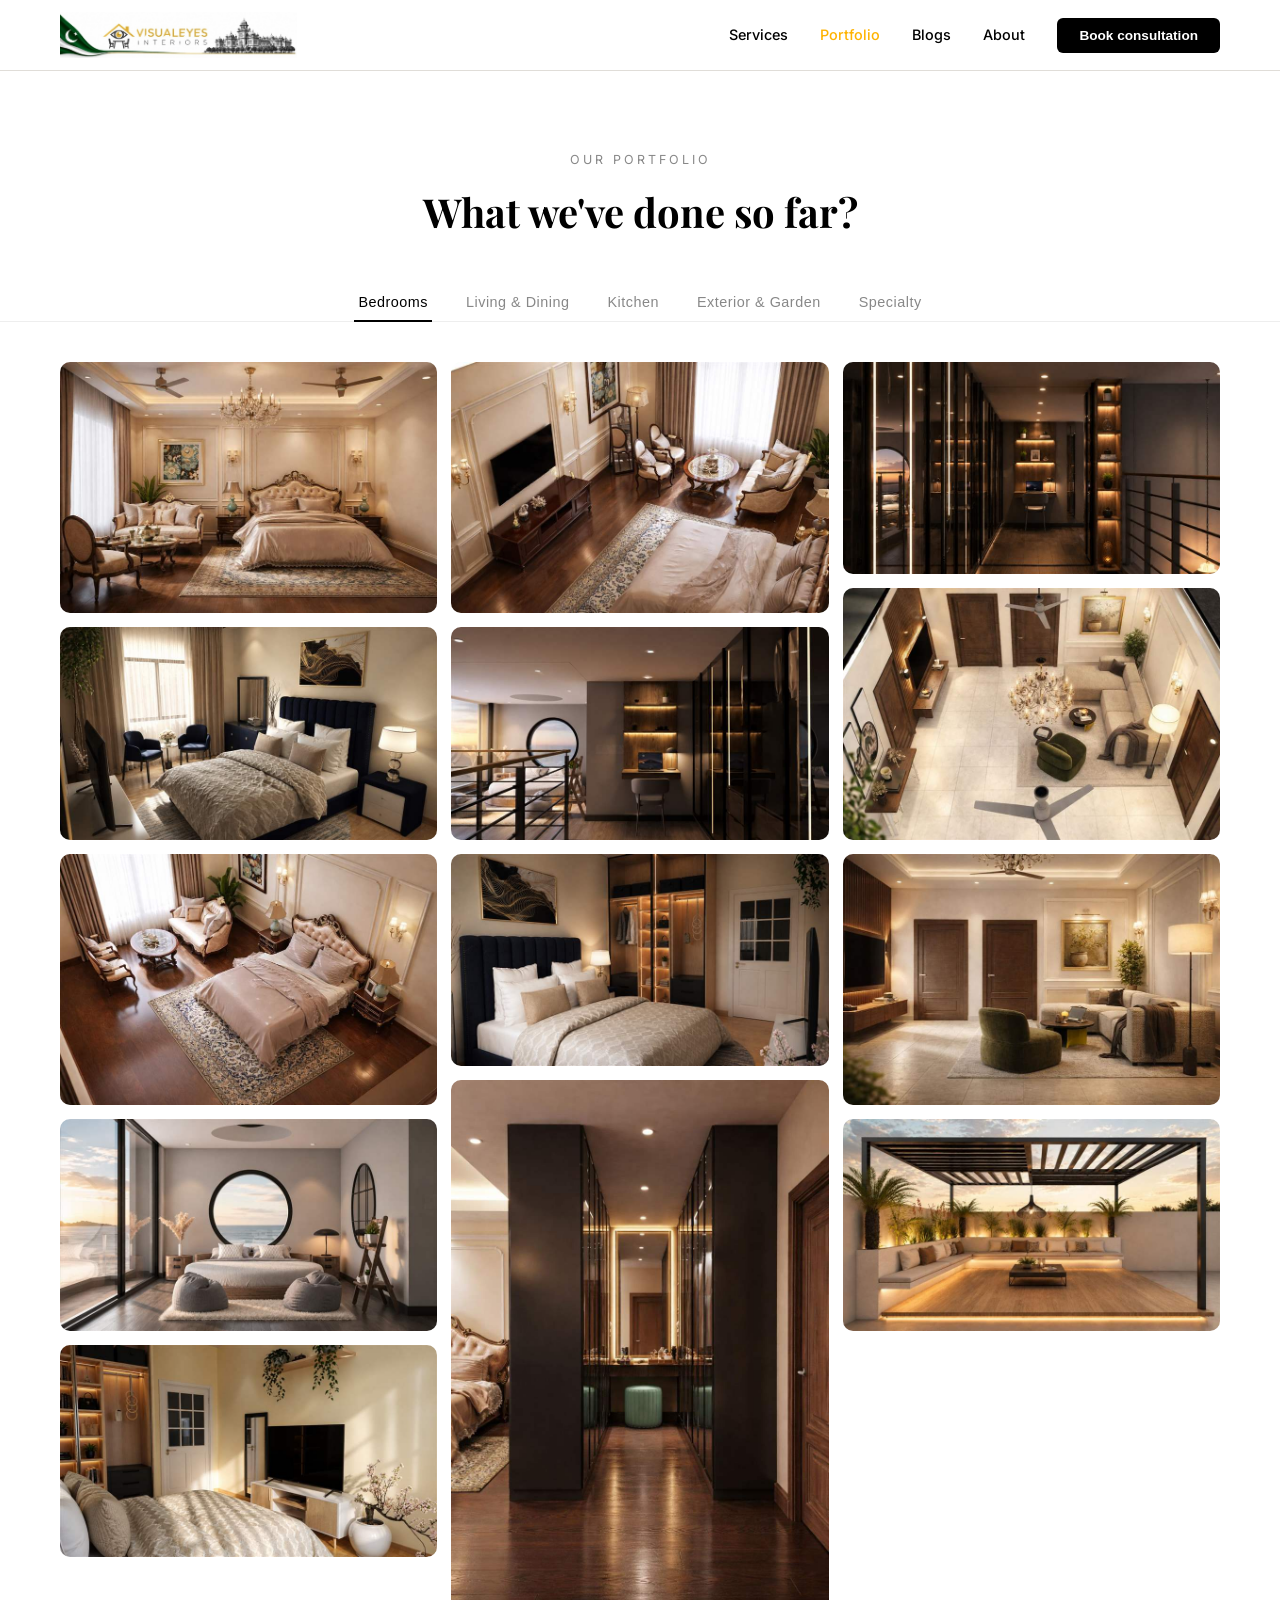
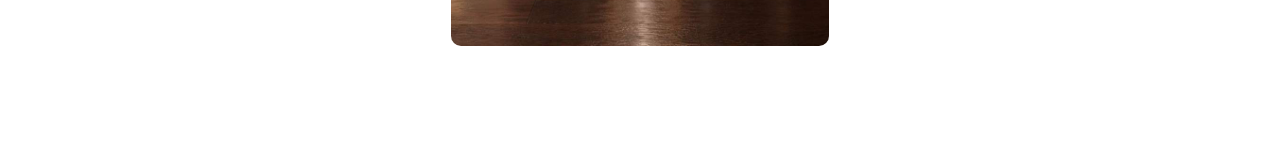
==== commit aa590988: "Update logo styling with proper aspect ratio and responsive scaling" ====
--- a/portfolio.html
+++ b/portfolio.html
@@ -1,4 +1,4 @@
-﻿<!DOCTYPE html>
+<!DOCTYPE html>
 <html lang="en">
 <head>
   <meta charset="UTF-8">
@@ -49,7 +49,7 @@
 <header class="header" id="header">
   <div class="container">
     <a href="index.html" class="logo">
-      <img src="Assets/images/logo.png" alt="VisualEyes Interiors" style="height: 50px; width: auto; max-width: 180px; object-fit: contain;">
+      <img src="Assets/images/logo.png" alt="VisualEyes Interiors">
     </a>
     <nav class="nav-links" id="navLinks">
       <a href="index.html#services">Services</a>
--- a/styles.css
+++ b/styles.css
@@ -1976,16 +1976,161 @@
 }
 
 /* ===== LOGO FIX ===== */
+.logo {
+  display: flex;
+  align-items: center;
+}
 .logo img {
-  height: 50px !important;
+  height: 46px !important;
   width: auto !important;
-  max-width: 180px !important;
-  object-fit: contain !important;
+  max-width: 240px !important;
+  display: block !important;
 }
 
 @media (max-width: 768px) {
   .logo img {
-    height: 38px !important;
-    max-width: 140px !important;
-  }
-}
+    height: 34px !important;
+    max-width: 180px !important;
+  }
+}
+
+@media (max-width: 480px) {
+  .logo img {
+    height: 28px !important;
+    max-width: 150px !important;
+  }
+}
+
+/* ===================================
+   FULL RESPONSIVE OVERHAUL
+   =================================== */
+
+/* --- Base global fixes --- */
+*, *::before, *::after { box-sizing: border-box; }
+img { max-width: 100%; height: auto; display: block; }
+body { overflow-x: hidden; }
+
+/* --- Container --- */
+.container { width: 100%; max-width: 1200px; margin: 0 auto; padding: 0 20px; }
+
+/* ===== TABLET: 768px - 1024px ===== */
+@media (max-width: 1024px) {
+  .hero-title { font-size: 2rem; }
+  .section-title { font-size: 1.8rem; }
+  .google-reviews { grid-template-columns: 1fr 1fr; }
+  .guarantee-content { grid-template-columns: 1fr; gap: 30px; }
+  .deliverables-grid { grid-template-columns: 1fr 1fr; }
+  .cta-banner { flex-direction: column; text-align: center; gap: 20px; }
+  .review-grid { grid-template-columns: repeat(2, 1fr); }
+  .stats-row { gap: 30px; }
+  .founder .container { grid-template-columns: 1fr; }
+}
+
+/* ===== MOBILE: max 768px ===== */
+@media (max-width: 768px) {
+
+  /* Header */
+  .header .container { padding: 12px 16px; }
+
+  /* Hero */
+  .hero { padding: 40px 0 30px; }
+  .hero .container { grid-template-columns: 1fr; gap: 24px; }
+  .hero-title { font-size: 1.7rem; line-height: 1.3; }
+  .hero-tag { font-size: 0.75rem; }
+  .hero-cta { font-size: 0.85rem; padding: 12px 20px; width: 100%; }
+  .hero-image img { height: 260px; width: 100%; object-fit: cover; border-radius: 12px; }
+  .hero-badge { display: none; }
+
+  /* Stats */
+  .stats-row { flex-wrap: wrap; gap: 16px; justify-content: center; }
+  .stat-number { font-size: 2rem; }
+
+  /* Section titles */
+  .section-title { font-size: 1.5rem; }
+  .section-tag { font-size: 0.75rem; }
+
+  /* Services */
+  .services-grid { grid-template-columns: 1fr; gap: 16px; }
+  .service-card { padding: 24px 20px; }
+
+  /* Testimonials */
+  .testimonials-slider { gap: 16px; }
+  .testimonial-card { flex: 0 0 85vw; }
+
+  /* Partners marquee */
+  .marquee-track { gap: 40px; }
+  .marquee-track .partner-logo { font-size: 1rem; }
+
+  /* Portfolio */
+  .portfolio { padding: 40px 0; }
+  .portfolio-tabs { gap: 12px; flex-wrap: wrap; justify-content: flex-start; padding: 0 16px; }
+  .portfolio-tabs button { font-size: 0.8rem; padding: 5px 2px; }
+  .portfolio-grid { grid-template-columns: 1fr 1fr; gap: 12px; }
+
+  /* Cost calculator */
+  .cost-calculator { padding: 40px 0; }
+  .calc-content h2 { font-size: 1.5rem; }
+  .calc-options { flex-direction: column; }
+
+  /* Pathways */
+  .pathway-card { padding: 20px 16px; }
+  .pathway-card h4 { font-size: 1rem; }
+
+  /* Process */
+  .process-step { padding: 24px 20px; }
+
+  /* Founder */
+  .founder-image img { max-height: 320px; width: 100%; object-fit: cover; }
+  .founder-content h2 { font-size: 1.5rem; }
+
+  /* Guarantee */
+  .guarantee-content { grid-template-columns: 1fr; }
+  .guarantee-image img { width: 100%; height: 260px; object-fit: cover; border-radius: 12px; }
+
+  /* Deliverables */
+  .deliverables-grid { grid-template-columns: 1fr 1fr; gap: 16px; }
+  .deliverable-item { padding: 16px 12px; }
+
+  /* Reviews */
+  .review-grid { grid-template-columns: 1fr; }
+  .google-reviews { grid-template-columns: 1fr; }
+
+  /* 3D Walkthrough */
+  .walkthrough-viewer { height: 220px; }
+  .walkthrough-thumbs { display: flex; gap: 8px; flex-wrap: wrap; }
+  .walkthrough-thumbs img { width: 60px; height: 45px; }
+
+  /* FAQ */
+  .faq-question { font-size: 0.95rem; }
+  .faq-item { padding: 16px; }
+
+  /* CTA Banner */
+  .cta-banner { flex-direction: column; text-align: center; gap: 20px; padding: 30px 20px; }
+  .cta-banner h2 { font-size: 1.4rem; }
+
+  /* Contact */
+  .contact { padding: 40px 0; }
+  .contact-form input, .contact-form textarea { font-size: 0.9rem; }
+
+  /* Footer */
+  .footer-grid { grid-template-columns: 1fr; gap: 30px; }
+  .footer-logo img { max-width: 160px; }
+  .footer-bottom { flex-direction: column; gap: 12px; text-align: center; font-size: 0.8rem; }
+  .footer-social { justify-content: center; }
+}
+
+/* ===== SMALL MOBILE: max 480px ===== */
+@media (max-width: 480px) {
+  .hero-title { font-size: 1.4rem; }
+  .section-title { font-size: 1.3rem; }
+  .portfolio-grid { grid-template-columns: 1fr; }
+  .portfolio-tabs { gap: 8px; }
+  .portfolio-tabs button { font-size: 0.75rem; }
+  .deliverables-grid { grid-template-columns: 1fr; }
+  .stats-row .stat { min-width: 120px; }
+  .hero-cta { font-size: 0.8rem; padding: 10px 16px; }
+  .btn-book { font-size: 0.8rem; padding: 8px 14px; }
+  .cta-banner h2 { font-size: 1.2rem; }
+  .testimonial-card { flex: 0 0 92vw; }
+  .faq-question { font-size: 0.88rem; }
+}
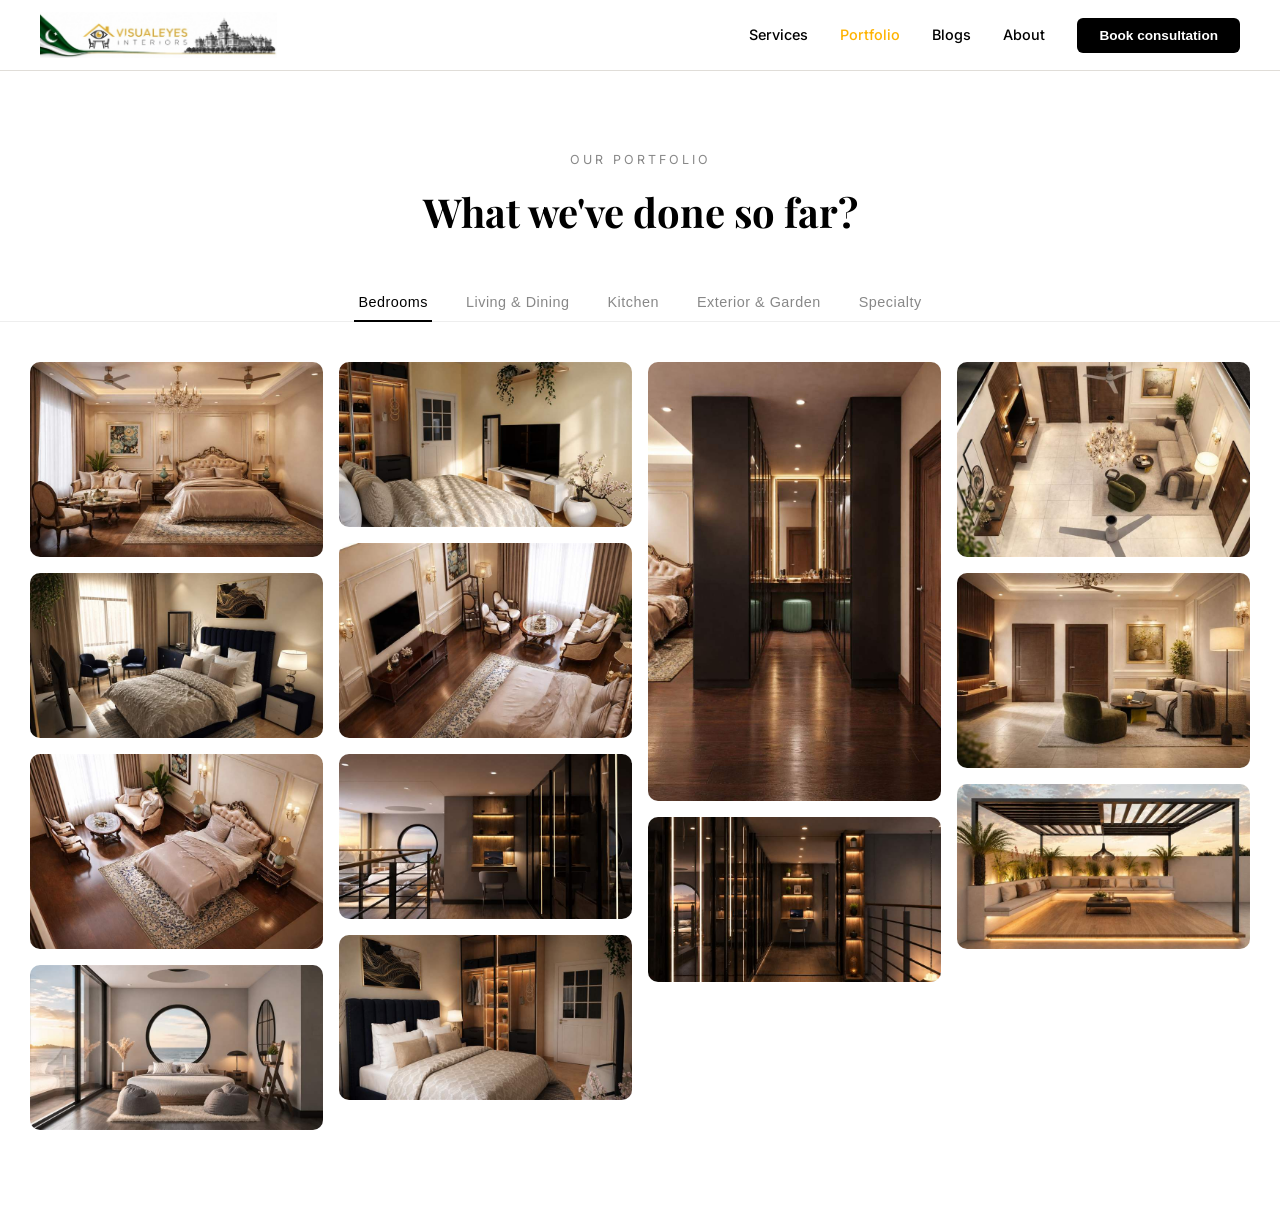
==== commit 9e05ad82: "Make header and portfolio grid full width covering the screen without side gaps" ====
--- a/portfolio.html
+++ b/portfolio.html
@@ -19,8 +19,8 @@
     .port-tabs button { background: none; border: none; font-size: 0.9rem; color: #888; cursor: pointer; padding: 10px 4px; border-bottom: 2px solid transparent; margin-bottom: -1px; transition: all 0.3s; font-weight: 500; letter-spacing: 0.5px; }
     .port-tabs button.active, .port-tabs button:hover { color: #000; border-bottom-color: #000; }
 
-    .port-grid { columns: 3; column-gap: 14px; max-width: 1200px; margin: 0 auto; padding: 0 20px; }
-    .port-item { break-inside: avoid; margin-bottom: 14px; border-radius: 10px; overflow: hidden; cursor: pointer; position: relative; }
+    .port-grid { columns: 4; column-gap: 16px; width: 100%; max-width: 100%; margin: 0; padding: 0 30px; }
+    .port-item { break-inside: avoid; margin-bottom: 16px; border-radius: 10px; overflow: hidden; cursor: pointer; position: relative; }
     .port-item img { width: 100%; height: auto; display: block; transition: transform 0.4s ease; }
     .port-item:hover img { transform: scale(1.04); }
     .port-item .overlay { position: absolute; inset: 0; background: rgba(0,0,0,0); transition: background 0.3s; display: flex; align-items: flex-end; padding: 20px; }
@@ -40,8 +40,17 @@
     .modal-body p { color: #666; line-height: 1.8; margin-bottom: 24px; }
     .modal-body a { display: inline-block; background: #FFB300; color: #000; padding: 14px 32px; text-decoration: none; font-weight: 700; border-radius: 6px; }
 
-    @media (max-width: 768px) { .port-grid { columns: 2; } }
-    @media (max-width: 480px) { .port-grid { columns: 1; } .port-header h1 { font-size: 1.8rem; } }
+    @media (max-width: 1200px) {
+      .port-grid { columns: 3; padding: 0 20px; }
+    }
+    @media (max-width: 768px) {
+      .port-grid { columns: 2; column-gap: 10px; padding: 0 10px; }
+      .port-item { margin-bottom: 10px; border-radius: 8px; }
+    }
+    @media (max-width: 480px) {
+      .port-grid { columns: 1; padding: 0 10px; }
+      .port-header h1 { font-size: 1.8rem; }
+    }
   </style>
 </head>
 <body>
--- a/styles.css
+++ b/styles.css
@@ -79,6 +79,9 @@
   align-items: center;
   justify-content: space-between;
   height: 70px;
+  max-width: 100%;
+  width: 100%;
+  padding: 0 40px;
 }
 
 .logo {
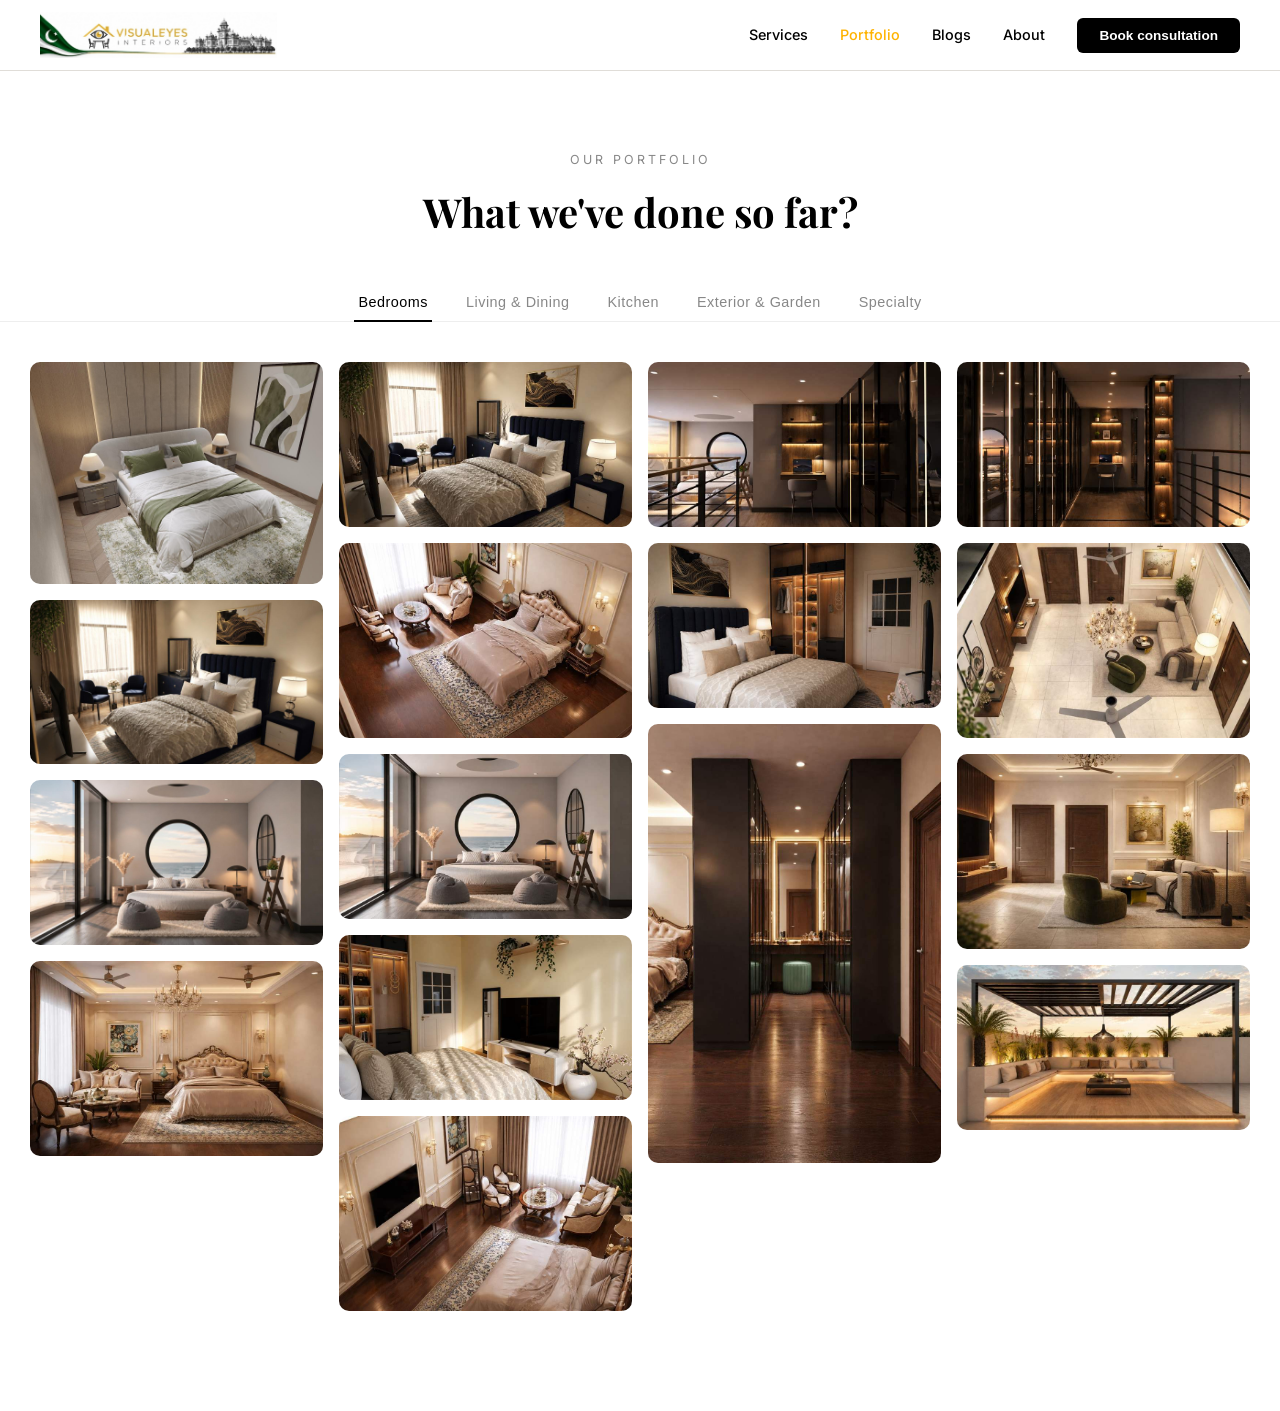
==== commit d6c22aae: "Update Bedrooms and Living & Dining portfolio with images from berroom and living room folders" ====
--- a/portfolio.html
+++ b/portfolio.html
@@ -3,7 +3,7 @@
 <head>
   <meta charset="UTF-8">
   <meta name="viewport" content="width=device-width, initial-scale=1.0">
-  <title>Portfolio | VisualEyes Interiors Dubai</title>
+  <title>Portfolio | VisualEyes Interiors Peshawar</title>
   <link rel="preconnect" href="https://fonts.googleapis.com">
   <link rel="preconnect" href="https://fonts.gstatic.com" crossorigin>
   <link href="https://fonts.googleapis.com/css2?family=Inter:wght@400;500;600;700&family=Playfair+Display:ital,wght@0,400;0,600;0,700;0,800;1,400;1,600;1,700&display=swap" rel="stylesheet">
@@ -90,6 +90,9 @@
   <div class="port-grid" id="portGrid">
 
     <!-- BEDROOMS -->
+    <div class="port-item" data-cat="bedrooms" onclick="openModal('Modern Luxury Bedroom','Assets/images/bedroom.jpeg','bedrooms')"><img src="Assets/images/bedroom.jpeg" alt="Modern Luxury Bedroom" loading="lazy"><div class="overlay"><span>View Design</span></div></div>
+    <div class="port-item" data-cat="bedrooms" onclick="openModal('Master Bedroom Suite','Assets/images/image2.jpeg','bedrooms')"><img src="Assets/images/image2.jpeg" alt="Master Bedroom Suite" loading="lazy"><div class="overlay"><span>View Design</span></div></div>
+    <div class="port-item" data-cat="bedrooms" onclick="openModal('Panoramic View Bedroom','Assets/images/image3.jpeg','bedrooms')"><img src="Assets/images/image3.jpeg" alt="Panoramic View Bedroom" loading="lazy"><div class="overlay"><span>View Design</span></div></div>
     <div class="port-item" data-cat="bedrooms" onclick="openModal('Bedroom Design 1','Assets/images/bedrooms1.jpeg','bedrooms')"><img src="Assets/images/bedrooms1.jpeg" alt="Bedroom 1" loading="lazy"><div class="overlay"><span>View Design</span></div></div>
     <div class="port-item" data-cat="bedrooms" onclick="openModal('Bedroom Design 2','Assets/images/bedrooms2.png','bedrooms')"><img src="Assets/images/bedrooms2.png" alt="Bedroom 2" loading="lazy"><div class="overlay"><span>View Design</span></div></div>
     <div class="port-item" data-cat="bedrooms" onclick="openModal('Bedroom Design 3','Assets/images/bedrooms3.jpeg','bedrooms')"><img src="Assets/images/bedrooms3.jpeg" alt="Bedroom 3" loading="lazy"><div class="overlay"><span>View Design</span></div></div>
@@ -105,6 +108,9 @@
     <div class="port-item" data-cat="bedrooms" onclick="openModal('Bedroom Design 13','Assets/images/bedrooms13.jpeg','bedrooms')"><img src="Assets/images/bedrooms13.jpeg" alt="Bedroom 13" loading="lazy"><div class="overlay"><span>View Design</span></div></div>
 
     <!-- LIVING & DINING -->
+    <div class="port-item" data-cat="living" onclick="openModal('Contemporary Living Lounge','Assets/images/image1.jpeg','living')"><img src="Assets/images/image1.jpeg" alt="Contemporary Living Lounge" loading="lazy"><div class="overlay"><span>View Design</span></div></div>
+    <div class="port-item" data-cat="living" onclick="openModal('Luxury Dining Space','Assets/images/Dining.jpeg','living')"><img src="Assets/images/Dining.jpeg" alt="Luxury Dining Space" loading="lazy"><div class="overlay"><span>View Design</span></div></div>
+    <div class="port-item" data-cat="living" onclick="openModal('Classic Royal Sitting Area','Assets/images/sitting (3).jpg','living')"><img src="Assets/images/sitting (3).jpg" alt="Classic Royal Sitting Area" loading="lazy"><div class="overlay"><span>View Design</span></div></div>
     <div class="port-item" data-cat="living" onclick="openModal('Living &amp; Dining 1','Assets/images/livinganddiningspace1.png','living')"><img src="Assets/images/livinganddiningspace1.png" alt="Living 1" loading="lazy"><div class="overlay"><span>View Design</span></div></div>
     <div class="port-item" data-cat="living" onclick="openModal('Living &amp; Dining 2','Assets/images/livinganddiningspace2.png','living')"><img src="Assets/images/livinganddiningspace2.png" alt="Living 2" loading="lazy"><div class="overlay"><span>View Design</span></div></div>
     <div class="port-item" data-cat="living" onclick="openModal('Living &amp; Dining 3','Assets/images/livinganddiningspace3.png','living')"><img src="Assets/images/livinganddiningspace3.png" alt="Living 3" loading="lazy"><div class="overlay"><span>View Design</span></div></div>
--- a/styles.css
+++ b/styles.css
@@ -221,17 +221,64 @@
   position: relative;
 }
 
-.hero-image img {
+.hero-slider-container {
+  position: relative;
   width: 100%;
   height: 500px;
+  border-radius: 16px;
+  overflow: hidden;
+}
+
+.hero-slide {
+  position: absolute;
+  inset: 0;
+  opacity: 0;
+  transition: opacity 1s ease-in-out;
+  z-index: 1;
+}
+
+.hero-slide.active {
+  opacity: 1;
+  z-index: 2;
+}
+
+.hero-slide img {
+  width: 100%;
+  height: 100%;
   object-fit: cover;
   border-radius: 16px;
+}
+
+.hero-slider-dots {
+  position: absolute;
+  bottom: 20px;
+  left: 50%;
+  transform: translateX(-50%);
+  display: flex;
+  gap: 8px;
+  z-index: 5;
+}
+
+.hero-slider-dots .dot {
+  width: 10px;
+  height: 10px;
+  border-radius: 50%;
+  background: rgba(255, 255, 255, 0.6);
+  cursor: pointer;
+  transition: all 0.3s;
+}
+
+.hero-slider-dots .dot.active {
+  background: var(--gold);
+  width: 26px;
+  border-radius: 10px;
 }
 
 .hero-badge {
   position: absolute;
   top: 20px;
   left: -30px;
+  z-index: 10;
   background: var(--gold);
   color: var(--white);
   padding: 20px 24px;
@@ -274,24 +321,31 @@
 }
 
 .testimonial-card {
-  flex: 0 0 300px;
+  flex: 0 0 280px;
+  height: 498px;
+  aspect-ratio: 9 / 16;
   scroll-snap-align: start;
   border-radius: 16px;
   overflow: hidden;
   position: relative;
-  height: 380px;
-  cursor: pointer;
-  transition: transform 0.3s;
+  cursor: pointer;
+  transition: transform 0.3s ease, box-shadow 0.3s ease;
 }
 
 .testimonial-card:hover {
   transform: scale(1.02);
-}
-
-.testimonial-card img {
+  box-shadow: 0 10px 25px rgba(0,0,0,0.3);
+}
+
+.testimonial-card img,
+.testimonial-card video {
   width: 100%;
   height: 100%;
   object-fit: cover;
+  position: absolute;
+  top: 0;
+  left: 0;
+  z-index: 1;
 }
 
 .testimonial-overlay {
@@ -1527,7 +1581,7 @@
 }
 
 .faq-list {
-  max-width: 800px;
+  max-width: 900px;
   margin: 40px auto 0;
   display: flex;
   flex-direction: column;
@@ -1538,11 +1592,9 @@
   background: var(--white);
   border: 1px solid #333;
   padding: 16px 24px;
-  display: flex;
-  justify-content: space-between;
-  align-items: center;
   cursor: pointer;
   font-size: 0.9rem;
+  border-radius: 8px;
 }
 
 /* CTA Banner */
@@ -1605,10 +1657,10 @@
 
 /* Detailed Footer Update */
 .footer-pre {
-  background: var(--light-bg);
-  color: #000;
+  background: #111;
+  color: var(--gold);
   padding: 20px 0;
-  border-bottom: 1px solid var(--border);
+  border-bottom: 1px solid #333;
 }
 
 .footer-pre p {
@@ -1617,24 +1669,24 @@
 }
 
 .footer {
-  background: var(--light-bg);
-  color: #000;
+  background: #111;
+  color: #fff;
 }
 
 .footer .logo-text {
-  color: #000;
+  color: #fff;
 }
 
 .footer p {
-  color: #000;
+  color: #ccc;
 }
 
 .footer h4 {
-  color: #000;
+  color: var(--gold);
 }
 
 .footer a {
-  color: var(--gray);
+  color: #ccc;
 }
 
 .footer-col a:hover {
@@ -1642,7 +1694,7 @@
 }
 
 .footer-bottom-areas {
-  border-top: 1px solid var(--border);
+  border-top: 1px solid #333;
   padding-top: 24px;
   margin-top: 40px;
 }
@@ -1650,12 +1702,12 @@
 .footer-bottom-areas p,
 .footer-bottom-areas a {
   font-size: 0.75rem;
-  color: var(--gray);
+  color: #aaa;
   line-height: 1.8;
 }
 
 .footer-bottom-areas h4 {
-  color: var(--dark) !important;
+  color: var(--gold) !important;
 }
 
 .footer-grid {
@@ -1686,10 +1738,27 @@
   z-index: 999;
   box-shadow: 0 4px 15px rgba(37,211,102,0.4);
   transition: transform 0.3s;
+  animation: pulse-whatsapp 2s infinite;
+}
+
+@keyframes pulse-whatsapp {
+  0% {
+    transform: scale(1);
+    box-shadow: 0 0 0 0 rgba(37, 211, 102, 0.7);
+  }
+  70% {
+    transform: scale(1.05);
+    box-shadow: 0 0 0 15px rgba(37, 211, 102, 0);
+  }
+  100% {
+    transform: scale(1);
+    box-shadow: 0 0 0 0 rgba(37, 211, 102, 0);
+  }
 }
 
 .whatsapp-fab:hover {
   transform: scale(1.1);
+  animation: none;
 }
 
 .whatsapp-fab svg {
@@ -1886,12 +1955,13 @@
   cursor: pointer;
   transition: all 0.3s ease;
 }
-.faq-item.active { border-color: #333; }
-.faq-question { display: flex; justify-content: space-between; align-items: center; font-weight: normal; font-size: 1.2rem; font-family: var(--font-serif); color: #333; }
+.faq-item.active { border-color: var(--gold); }
+.faq-question { display: flex; justify-content: space-between; align-items: center; font-weight: normal; font-size: 1.2rem; font-family: var(--font-serif); color: #333; transition: color 0.3s ease; }
 .faq-question span {
   font-size: 1.5rem;
-  transition: transform 0.3s;
-}
+  transition: transform 0.3s, color 0.3s ease;
+}
+.faq-item.active .faq-question { color: var(--gold); }
 .faq-item.active .faq-question span { transform: none; font-size: 2rem; line-height: 1; }
 .faq-answer {
   max-height: 0;
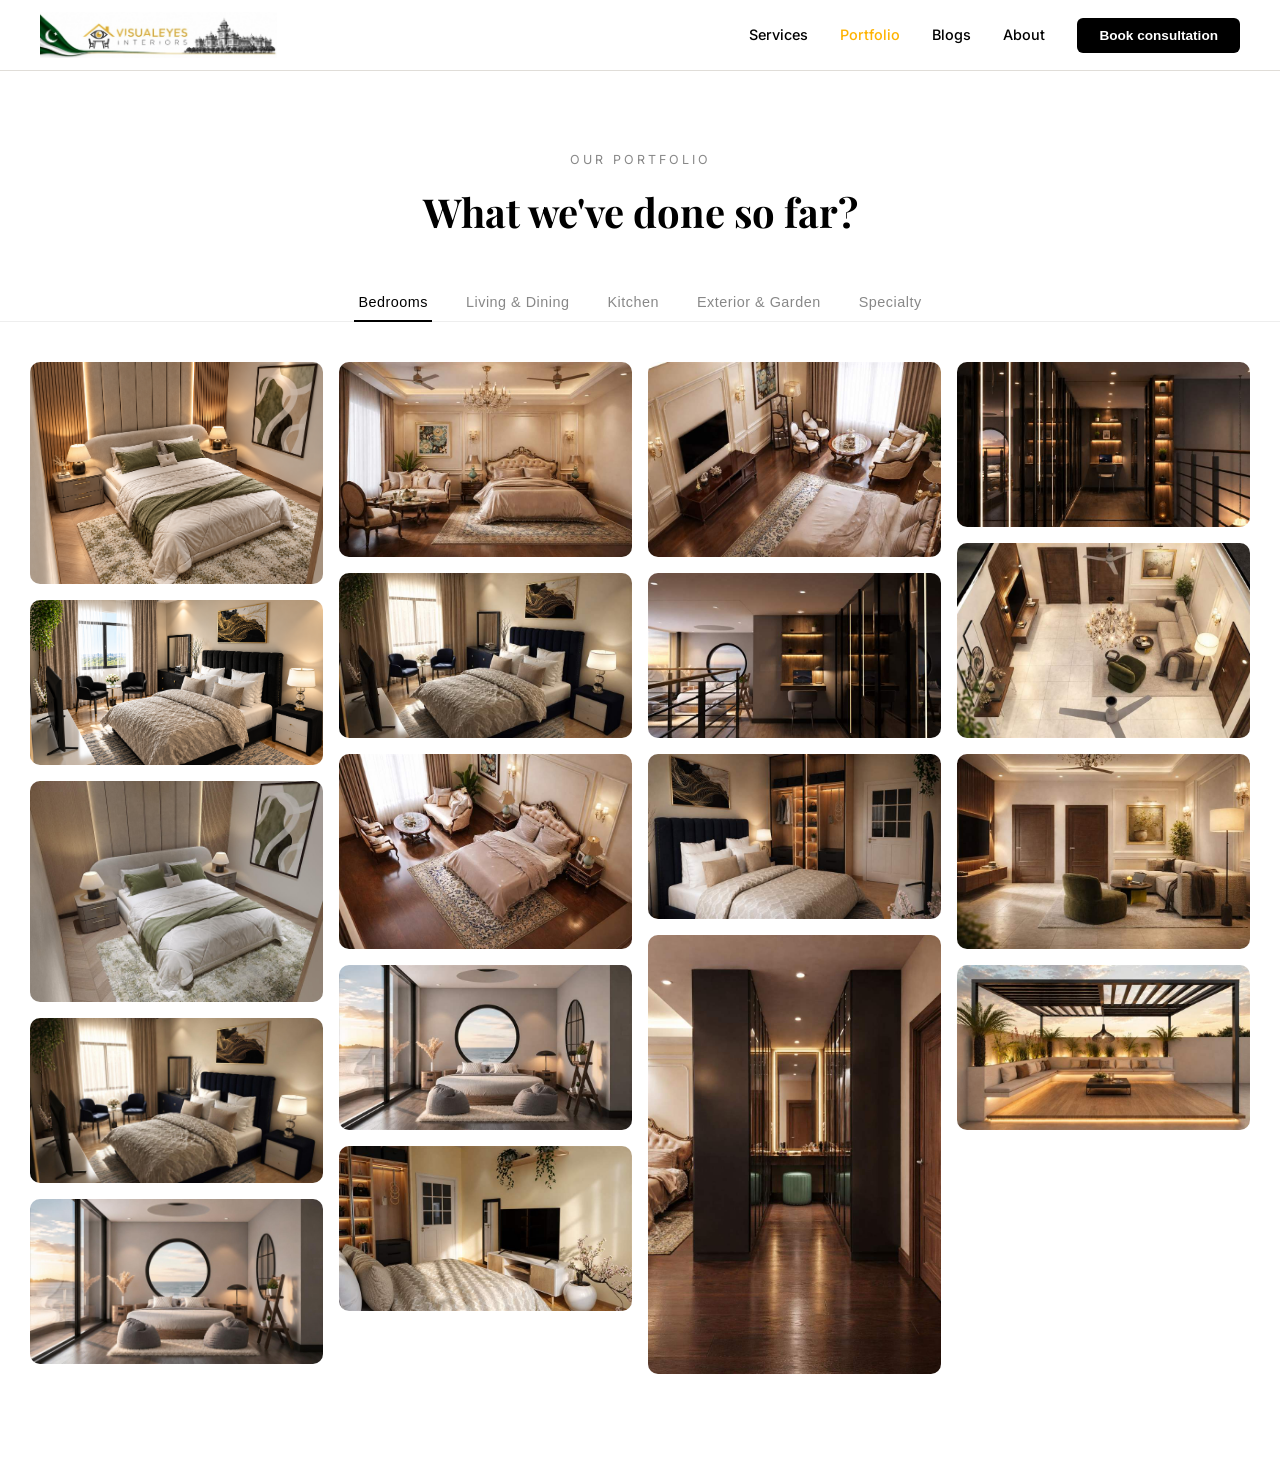
==== commit db4896a9: "Add new bedroom and living room images to portfolio and galleries" ====
--- a/portfolio.html
+++ b/portfolio.html
@@ -90,6 +90,8 @@
   <div class="port-grid" id="portGrid">
 
     <!-- BEDROOMS -->
+    <div class="port-item" data-cat="bedrooms" onclick="openModal('Royal Master Bedroom Suite','Assets/images/bedroom_3.png','bedrooms')"><img src="Assets/images/bedroom_3.png" alt="Royal Master Bedroom Suite" loading="lazy"><div class="overlay"><span>View Design</span></div></div>
+    <div class="port-item" data-cat="bedrooms" onclick="openModal('Contemporary Velvet Bedroom','Assets/images/newbedroom.png','bedrooms')"><img src="Assets/images/newbedroom.png" alt="Contemporary Velvet Bedroom" loading="lazy"><div class="overlay"><span>View Design</span></div></div>
     <div class="port-item" data-cat="bedrooms" onclick="openModal('Modern Luxury Bedroom','Assets/images/bedroom.jpeg','bedrooms')"><img src="Assets/images/bedroom.jpeg" alt="Modern Luxury Bedroom" loading="lazy"><div class="overlay"><span>View Design</span></div></div>
     <div class="port-item" data-cat="bedrooms" onclick="openModal('Master Bedroom Suite','Assets/images/image2.jpeg','bedrooms')"><img src="Assets/images/image2.jpeg" alt="Master Bedroom Suite" loading="lazy"><div class="overlay"><span>View Design</span></div></div>
     <div class="port-item" data-cat="bedrooms" onclick="openModal('Panoramic View Bedroom','Assets/images/image3.jpeg','bedrooms')"><img src="Assets/images/image3.jpeg" alt="Panoramic View Bedroom" loading="lazy"><div class="overlay"><span>View Design</span></div></div>
@@ -108,6 +110,7 @@
     <div class="port-item" data-cat="bedrooms" onclick="openModal('Bedroom Design 13','Assets/images/bedrooms13.jpeg','bedrooms')"><img src="Assets/images/bedrooms13.jpeg" alt="Bedroom 13" loading="lazy"><div class="overlay"><span>View Design</span></div></div>
 
     <!-- LIVING & DINING -->
+    <div class="port-item" data-cat="living" onclick="openModal('Architectural Living Lounge','Assets/images/living_4.png','living')"><img src="Assets/images/living_4.png" alt="Architectural Living Lounge" loading="lazy"><div class="overlay"><span>View Design</span></div></div>
     <div class="port-item" data-cat="living" onclick="openModal('Contemporary Living Lounge','Assets/images/image1.jpeg','living')"><img src="Assets/images/image1.jpeg" alt="Contemporary Living Lounge" loading="lazy"><div class="overlay"><span>View Design</span></div></div>
     <div class="port-item" data-cat="living" onclick="openModal('Luxury Dining Space','Assets/images/Dining.jpeg','living')"><img src="Assets/images/Dining.jpeg" alt="Luxury Dining Space" loading="lazy"><div class="overlay"><span>View Design</span></div></div>
     <div class="port-item" data-cat="living" onclick="openModal('Classic Royal Sitting Area','Assets/images/sitting (3).jpg','living')"><img src="Assets/images/sitting (3).jpg" alt="Classic Royal Sitting Area" loading="lazy"><div class="overlay"><span>View Design</span></div></div>
--- a/styles.css
+++ b/styles.css
@@ -25,7 +25,12 @@
 
 html {
   scroll-behavior: smooth;
+  scroll-padding-top: 80px;
   font-size: 16px;
+}
+
+section[id] {
+  scroll-margin-top: 80px;
 }
 
 body {
@@ -1410,9 +1415,8 @@
 
 .main-video-review {
   position: relative;
-  max-width: 800px;
+  width: 100%;
   margin: 0 auto 40px;
-  border-radius: 12px;
   overflow: hidden;
 }
 
@@ -1420,6 +1424,37 @@
   width: 100%;
   height: 400px;
   object-fit: cover;
+}
+
+/* Scrolling Gallery */
+.scrolling-gallery {
+  width: 100%;
+  overflow: hidden;
+  border-radius: 12px;
+}
+
+.scrolling-track {
+  display: flex;
+  gap: 20px;
+  animation: scrollGallery 30s linear infinite;
+  width: max-content;
+}
+
+.scrolling-track img {
+  width: 350px;
+  height: 400px;
+  object-fit: cover;
+  border-radius: 12px;
+  flex-shrink: 0;
+}
+
+@keyframes scrollGallery {
+  0% {
+    transform: translateX(0);
+  }
+  100% {
+    transform: translateX(-50%);
+  }
 }
 
 .video-nav {
@@ -1447,48 +1482,115 @@
   box-shadow: 0 4px 10px rgba(0,0,0,0.1);
 }
 
-.google-reviews {
-  display: grid;
-  grid-template-columns: repeat(4, 1fr);
+/* ===== REVIEWS HORIZONTAL SCROLLER ===== */
+.reviews-slider-wrapper {
+  position: relative;
+  width: 100%;
+  margin: 30px auto 0;
+  display: flex;
+  align-items: center;
+}
+
+.reviews-scroll-container {
+  display: flex;
   gap: 20px;
-}
-
-.review-card {
+  overflow-x: auto;
+  scroll-behavior: smooth;
+  scroll-snap-type: x mandatory;
+  padding: 10px 4px 20px 4px;
+  -webkit-overflow-scrolling: touch;
+  scrollbar-width: thin;
+  scrollbar-color: var(--gold) #f1f1f1;
+  width: 100%;
+}
+
+.reviews-scroll-container::-webkit-scrollbar {
+  height: 6px;
+}
+
+.reviews-scroll-container::-webkit-scrollbar-track {
+  background: #f1f1f1;
+  border-radius: 10px;
+}
+
+.reviews-scroll-container::-webkit-scrollbar-thumb {
+  background: var(--gold);
+  border-radius: 10px;
+}
+
+.review-image-card {
+  flex: 0 0 calc(28% - 15px);
+  min-width: 280px;
+  max-width: 380px;
+  aspect-ratio: 1 / 1;
+  scroll-snap-align: start;
   background: var(--white);
-  padding: 24px;
-  border-radius: 12px;
-  box-shadow: 0 4px 15px rgba(0,0,0,0.05);
-}
-
-.review-header {
-  display: flex;
-  align-items: center;
-  gap: 12px;
-  margin-bottom: 12px;
-}
-
-.review-avatar {
-  width: 40px;
-  height: 40px;
-  border-radius: 50%;
-  background: var(--dark);
-  color: var(--white);
+  border-radius: 14px;
+  overflow: hidden;
+  box-shadow: 0 6px 20px rgba(0, 0, 0, 0.07);
+  transition: transform 0.3s ease, box-shadow 0.3s ease;
   display: flex;
   align-items: center;
   justify-content: center;
-  font-weight: 600;
-}
-
-.review-stars {
-  color: #FBBC05;
-  font-size: 0.9rem;
-  margin-bottom: 12px;
-}
-
-.review-text {
-  font-size: 0.8rem;
-  color: var(--gray);
-  line-height: 1.6;
+}
+
+.review-image-card:hover {
+  transform: translateY(-5px);
+  box-shadow: 0 12px 28px rgba(0, 0, 0, 0.12);
+}
+
+.review-image-card img {
+  width: 100%;
+  height: 100%;
+  aspect-ratio: 1 / 1;
+  display: block;
+  object-fit: cover;
+  border-radius: 14px;
+}
+
+.reviews-nav-btn {
+  position: absolute;
+  top: 50%;
+  transform: translateY(-50%);
+  width: 44px;
+  height: 44px;
+  border-radius: 50%;
+  background: var(--white);
+  color: var(--dark);
+  border: 1px solid var(--border);
+  font-size: 1.2rem;
+  display: flex;
+  align-items: center;
+  justify-content: center;
+  cursor: pointer;
+  box-shadow: 0 4px 14px rgba(0, 0, 0, 0.15);
+  z-index: 10;
+  transition: all 0.25s ease;
+}
+
+.reviews-nav-btn:hover {
+  background: var(--gold);
+  color: var(--white);
+  border-color: var(--gold);
+  transform: translateY(-50%) scale(1.08);
+}
+
+.reviews-nav-btn.prev {
+  left: -20px;
+}
+
+.reviews-nav-btn.next {
+  right: -20px;
+}
+
+@media (max-width: 768px) {
+  .reviews-nav-btn {
+    display: none;
+  }
+  .review-image-card {
+    flex: 0 0 85%;
+    min-width: 260px;
+  }
 }
 
 /* Guarantee & Deliverables Layout */
@@ -1517,19 +1619,79 @@
   gap: 24px;
 }
 
+.luxury-icon-badge {
+  display: inline-flex;
+  align-items: center;
+  justify-content: center;
+  width: 38px;
+  height: 38px;
+  min-width: 38px;
+  min-height: 38px;
+  border-radius: 50%;
+  background: #f2efe9;
+  color: #000000 !important;
+  border: 1px solid #dfd9ce;
+  flex-shrink: 0;
+  transition: all 0.3s ease;
+}
+
+.luxury-icon-badge svg {
+  stroke: #000000 !important;
+  color: #000000 !important;
+}
+
+.guarantee-point:hover .luxury-icon-badge,
+.deliverable-item:hover .luxury-icon-badge {
+  background: #000000;
+  color: #ffffff !important;
+  border-color: #000000;
+  transform: scale(1.08);
+  box-shadow: 0 4px 14px rgba(0, 0, 0, 0.25);
+}
+
+.guarantee-point:hover .luxury-icon-badge svg,
+.deliverable-item:hover .luxury-icon-badge svg {
+  stroke: #ffffff !important;
+  color: #ffffff !important;
+}
+
+body.theme-full-black .luxury-icon-badge {
+  background: #222222;
+  color: #ffffff !important;
+  border-color: #333333;
+}
+
+body.theme-full-black .luxury-icon-badge svg {
+  stroke: #ffffff !important;
+  color: #ffffff !important;
+}
+
+body.theme-full-black .guarantee-point:hover .luxury-icon-badge,
+body.theme-full-black .deliverable-item:hover .luxury-icon-badge {
+  background: var(--gold);
+  border-color: var(--gold);
+  color: #000000 !important;
+}
+
+body.theme-full-black .guarantee-point:hover .luxury-icon-badge svg,
+body.theme-full-black .deliverable-item:hover .luxury-icon-badge svg {
+  stroke: #000000 !important;
+  color: #000000 !important;
+}
+
 .guarantee-point h4 {
   font-family: var(--font-heading);
   font-size: 1.1rem;
-  margin-bottom: 4px;
+  margin-bottom: 6px;
   display: flex;
   align-items: center;
-  gap: 10px;
+  gap: 12px;
 }
 
 .guarantee-point p {
   font-size: 0.85rem;
   color: var(--gray);
-  padding-left: 30px;
+  padding-left: 48px;
 }
 
 .guarantee-image {
@@ -1710,16 +1872,89 @@
   color: var(--gold) !important;
 }
 
+.footer .container {
+  max-width: 1300px;
+  width: 100%;
+}
+
 .footer-grid {
   display: grid;
-  grid-template-columns: 2fr 0.5fr 1fr 1fr 1fr;
-  gap: 40px;
+  grid-template-columns: 1.6fr 1fr 1fr 1.3fr;
+  gap: 50px;
+  width: 100%;
+  align-items: start;
 }
 
 .footer-col {
   display: flex;
   flex-direction: column;
+  gap: 14px;
+}
+
+.footer-col a {
+  display: inline-block;
+  transition: all 0.25s ease;
+  width: fit-content;
+}
+
+.footer-col a:hover {
+  color: var(--gold);
+  transform: translateX(4px);
+}
+
+/* Social Buttons Hover & Movement Animations */
+.social-links {
+  display: flex;
   gap: 12px;
+  align-items: center;
+  flex-wrap: wrap;
+}
+
+.social-btn {
+  display: inline-flex !important;
+  align-items: center !important;
+  justify-content: center !important;
+  width: 42px !important;
+  height: 42px !important;
+  min-width: 42px !important;
+  min-height: 42px !important;
+  max-width: 42px !important;
+  max-height: 42px !important;
+  aspect-ratio: 1 / 1 !important;
+  border-radius: 50% !important;
+  background: #1c1c1c !important;
+  color: #c9a84c !important;
+  border: 1px solid #333 !important;
+  text-decoration: none !important;
+  padding: 0 !important;
+  margin: 0 !important;
+  line-height: 1 !important;
+  box-sizing: border-box !important;
+  flex-shrink: 0 !important;
+  cursor: pointer !important;
+  pointer-events: auto !important;
+  transition: all 0.35s cubic-bezier(0.175, 0.885, 0.32, 1.275) !important;
+}
+
+.social-btn svg {
+  width: 20px !important;
+  height: 20px !important;
+  fill: currentColor !important;
+  display: block !important;
+  flex-shrink: 0 !important;
+  pointer-events: none !important;
+}
+
+.social-btn:hover {
+  transform: translateY(-4px) scale(1.1) !important;
+  background: var(--gold, #c9a84c) !important;
+  color: #111 !important;
+  border-color: var(--gold, #c9a84c) !important;
+  box-shadow: 0 8px 18px rgba(201, 168, 76, 0.35) !important;
+}
+
+.social-btn:active {
+  transform: translateY(-1px) scale(1.02) !important;
 }
 
 /* ===== WHATSAPP FAB ===== */
@@ -2207,3 +2442,201 @@
   .testimonial-card { flex: 0 0 92vw; }
   .faq-question { font-size: 0.88rem; }
 }
+
+/* ==========================================================================
+   THEME SUPPORT: FULL BLACK THEME & FULL YELLOW THEME
+   ========================================================================== */
+
+
+
+/* =========================================
+   1. FULL LUXURY BLACK THEME (DARK / NOIR)
+   ========================================= */
+body.theme-full-black {
+  background: #0a0a0a !important;
+  color: #e5e5e5 !important;
+}
+
+body.theme-full-black .header {
+  background: rgba(12, 12, 12, 0.96) !important;
+  border-bottom: 1px solid #222 !important;
+}
+
+body.theme-full-black .nav-links a {
+  color: #e5e5e5 !important;
+}
+
+body.theme-full-black .nav-links a:hover {
+  color: var(--gold) !important;
+}
+
+body.theme-full-black .hero,
+body.theme-full-black .services,
+body.theme-full-black .portfolio,
+body.theme-full-black .cost-calculator,
+body.theme-full-black .pathways,
+body.theme-full-black .team,
+body.theme-full-black .process,
+body.theme-full-black .designed-spaces,
+body.theme-full-black .walkthrough,
+body.theme-full-black .client-stories,
+body.theme-full-black .guarantee-deliverables,
+body.theme-full-black .faq,
+body.theme-full-black .contact,
+body.theme-full-black .founder-note-2 {
+  background: #0a0a0a !important;
+  color: #e5e5e5 !important;
+}
+
+body.theme-full-black .hero-title,
+body.theme-full-black .section-title,
+body.theme-full-black h1,
+body.theme-full-black h2,
+body.theme-full-black h3,
+body.theme-full-black h4 {
+  color: #ffffff !important;
+}
+
+body.theme-full-black p,
+body.theme-full-black span,
+body.theme-full-black li {
+  color: #b5b5b5 !important;
+}
+
+/* Cards & Containers in Black Theme */
+body.theme-full-black .service-card,
+body.theme-full-black .pathway-card,
+body.theme-full-black .process-card,
+body.theme-full-black .stat,
+body.theme-full-black .deliverables-grid,
+body.theme-full-black .review-image-card,
+body.theme-full-black .faq-item,
+body.theme-full-black .team-card,
+body.theme-full-black .calculator-box,
+body.theme-full-black .contact-form,
+body.theme-full-black .guarantee-point {
+  background: #141414 !important;
+  border: 1px solid #262626 !important;
+  color: #e5e5e5 !important;
+  box-shadow: 0 8px 24px rgba(0,0,0,0.6) !important;
+}
+
+body.theme-full-black .hero-badge {
+  background: #181818 !important;
+  border: 1px solid #333 !important;
+  color: #fff !important;
+}
+
+body.theme-full-black .hero-badge .number {
+  color: var(--gold) !important;
+}
+
+body.theme-full-black .portfolio-tabs button {
+  background: #181818 !important;
+  color: #ccc !important;
+  border: 1px solid #333 !important;
+}
+
+body.theme-full-black .portfolio-tabs button.active {
+  background: var(--gold) !important;
+  color: #000 !important;
+}
+
+body.theme-full-black .calc-input,
+body.theme-full-black select,
+body.theme-full-black input,
+body.theme-full-black textarea {
+  background: #1b1b1b !important;
+  color: #ffffff !important;
+  border: 1px solid #333 !important;
+}
+
+body.theme-full-black .faq-item.active {
+  border-color: var(--gold) !important;
+}
+
+body.theme-full-black .reviews-nav-btn {
+  background: #1c1c1c !important;
+  color: #fff !important;
+  border-color: #333 !important;
+}
+
+body.theme-full-black .reviews-nav-btn:hover {
+  background: var(--gold) !important;
+  color: #000 !important;
+}
+
+/* =========================================
+   2. FULL VIBRANT YELLOW THEME (GOLDEN LUXE)
+   ========================================= */
+body.theme-full-yellow {
+  background: #FFF9E6 !important;
+  color: #2b1f00 !important;
+}
+
+body.theme-full-yellow .header {
+  background: rgba(255, 235, 160, 0.96) !important;
+  border-bottom: 2px solid #FFB300 !important;
+}
+
+body.theme-full-yellow .hero,
+body.theme-full-yellow .services,
+body.theme-full-yellow .portfolio,
+body.theme-full-yellow .cost-calculator,
+body.theme-full-yellow .pathways,
+body.theme-full-yellow .team,
+body.theme-full-yellow .process,
+body.theme-full-yellow .designed-spaces,
+body.theme-full-yellow .walkthrough,
+body.theme-full-yellow .client-stories,
+body.theme-full-yellow .guarantee-deliverables,
+body.theme-full-yellow .faq,
+body.theme-full-yellow .contact,
+body.theme-full-yellow .founder-note-2 {
+  background: #FFF9E6 !important;
+  color: #2b1f00 !important;
+}
+
+body.theme-full-yellow .hero-title,
+body.theme-full-yellow .section-title,
+body.theme-full-yellow h1,
+body.theme-full-yellow h2,
+body.theme-full-yellow h3,
+body.theme-full-yellow h4 {
+  color: #1a1200 !important;
+}
+
+body.theme-full-yellow .section-tag,
+body.theme-full-yellow .hero-tag {
+  color: #B27B00 !important;
+}
+
+body.theme-full-yellow .service-card,
+body.theme-full-yellow .pathway-card,
+body.theme-full-yellow .process-card,
+body.theme-full-yellow .stat,
+body.theme-full-yellow .deliverables-grid,
+body.theme-full-yellow .review-image-card,
+body.theme-full-yellow .faq-item,
+body.theme-full-yellow .team-card,
+body.theme-full-yellow .calculator-box,
+body.theme-full-yellow .contact-form,
+body.theme-full-yellow .guarantee-point {
+  background: #FFF2C2 !important;
+  border: 1px solid #FFE082 !important;
+  color: #1f1400 !important;
+  box-shadow: 0 6px 20px rgba(179, 120, 0, 0.12) !important;
+}
+
+body.theme-full-yellow .btn-book,
+body.theme-full-yellow .hero-cta,
+body.theme-full-yellow .btn-gold {
+  background: #000000 !important;
+  color: #FFB300 !important;
+}
+
+body.theme-full-yellow .footer {
+  background: #1c1500 !important;
+  border-top: 3px solid #FFB300 !important;
+}
+
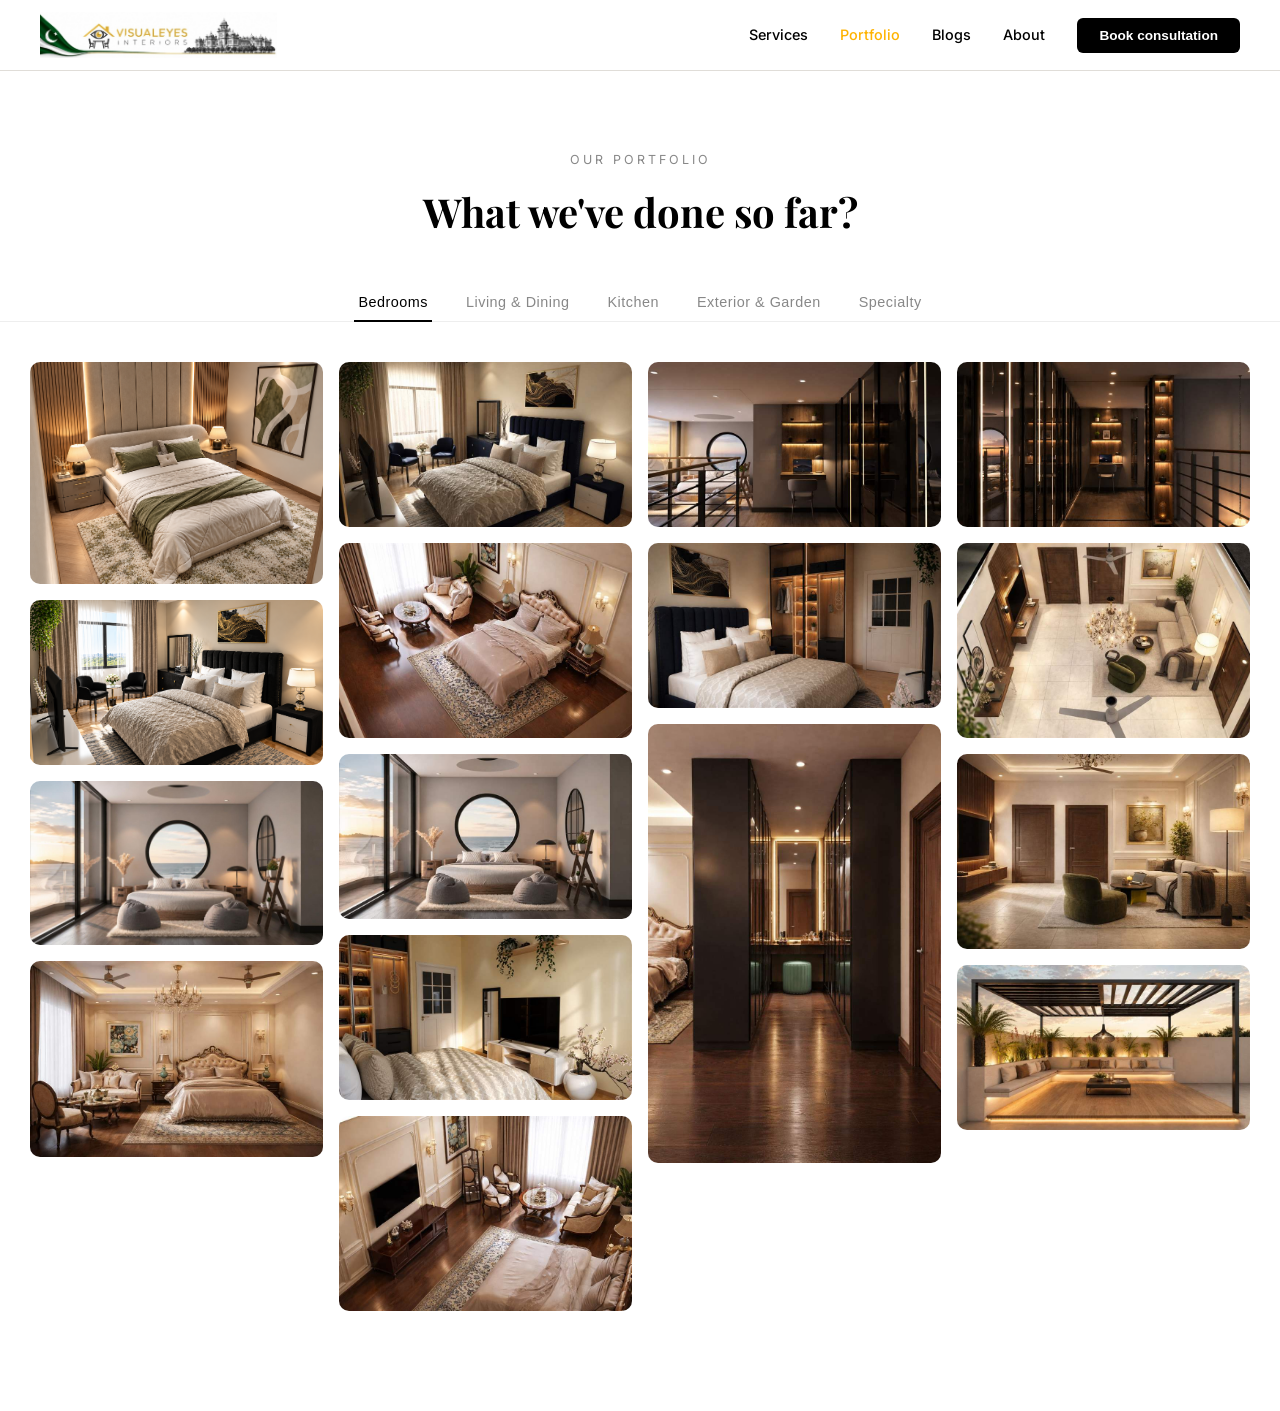
==== commit be6f7f1b: "Remove duplicate bedroom images from portfolio" ====
--- a/portfolio.html
+++ b/portfolio.html
@@ -92,8 +92,6 @@
     <!-- BEDROOMS -->
     <div class="port-item" data-cat="bedrooms" onclick="openModal('Royal Master Bedroom Suite','Assets/images/bedroom_3.png','bedrooms')"><img src="Assets/images/bedroom_3.png" alt="Royal Master Bedroom Suite" loading="lazy"><div class="overlay"><span>View Design</span></div></div>
     <div class="port-item" data-cat="bedrooms" onclick="openModal('Contemporary Velvet Bedroom','Assets/images/newbedroom.png','bedrooms')"><img src="Assets/images/newbedroom.png" alt="Contemporary Velvet Bedroom" loading="lazy"><div class="overlay"><span>View Design</span></div></div>
-    <div class="port-item" data-cat="bedrooms" onclick="openModal('Modern Luxury Bedroom','Assets/images/bedroom.jpeg','bedrooms')"><img src="Assets/images/bedroom.jpeg" alt="Modern Luxury Bedroom" loading="lazy"><div class="overlay"><span>View Design</span></div></div>
-    <div class="port-item" data-cat="bedrooms" onclick="openModal('Master Bedroom Suite','Assets/images/image2.jpeg','bedrooms')"><img src="Assets/images/image2.jpeg" alt="Master Bedroom Suite" loading="lazy"><div class="overlay"><span>View Design</span></div></div>
     <div class="port-item" data-cat="bedrooms" onclick="openModal('Panoramic View Bedroom','Assets/images/image3.jpeg','bedrooms')"><img src="Assets/images/image3.jpeg" alt="Panoramic View Bedroom" loading="lazy"><div class="overlay"><span>View Design</span></div></div>
     <div class="port-item" data-cat="bedrooms" onclick="openModal('Bedroom Design 1','Assets/images/bedrooms1.jpeg','bedrooms')"><img src="Assets/images/bedrooms1.jpeg" alt="Bedroom 1" loading="lazy"><div class="overlay"><span>View Design</span></div></div>
     <div class="port-item" data-cat="bedrooms" onclick="openModal('Bedroom Design 2','Assets/images/bedrooms2.png','bedrooms')"><img src="Assets/images/bedrooms2.png" alt="Bedroom 2" loading="lazy"><div class="overlay"><span>View Design</span></div></div>
